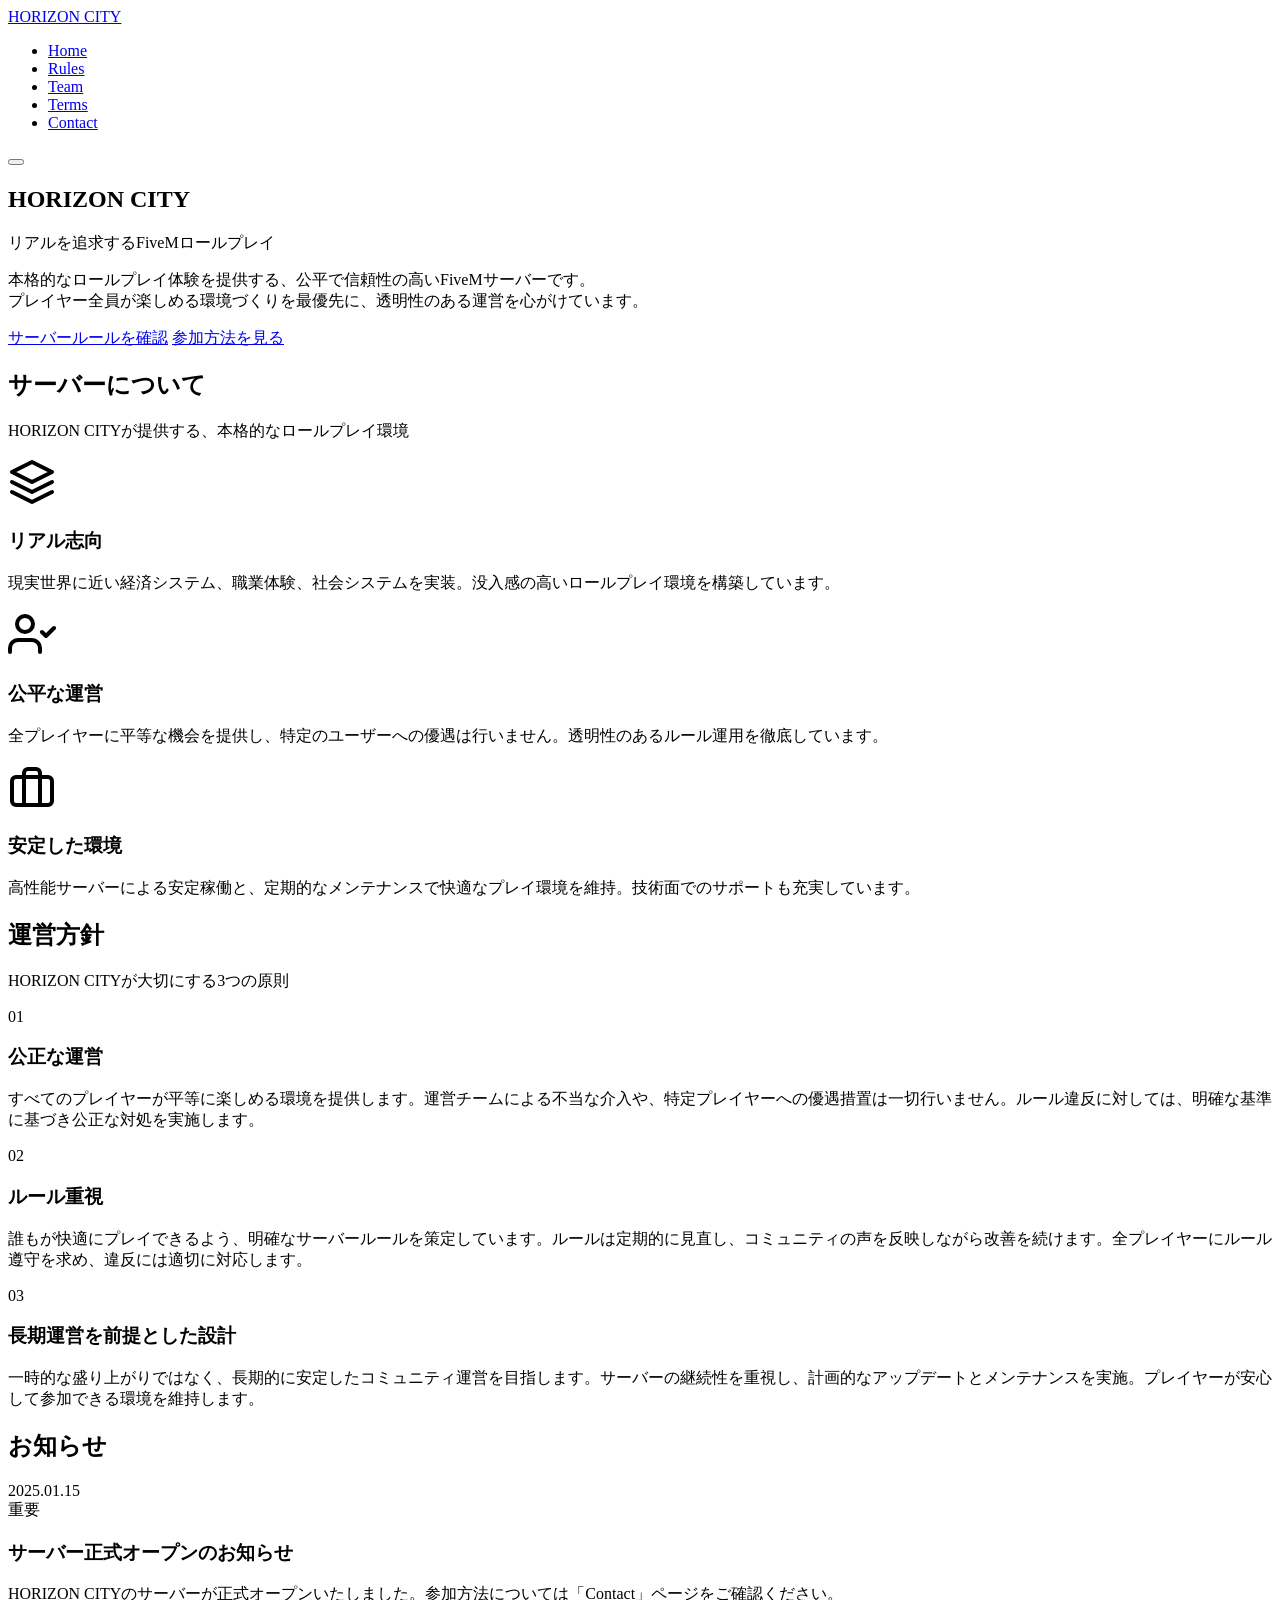
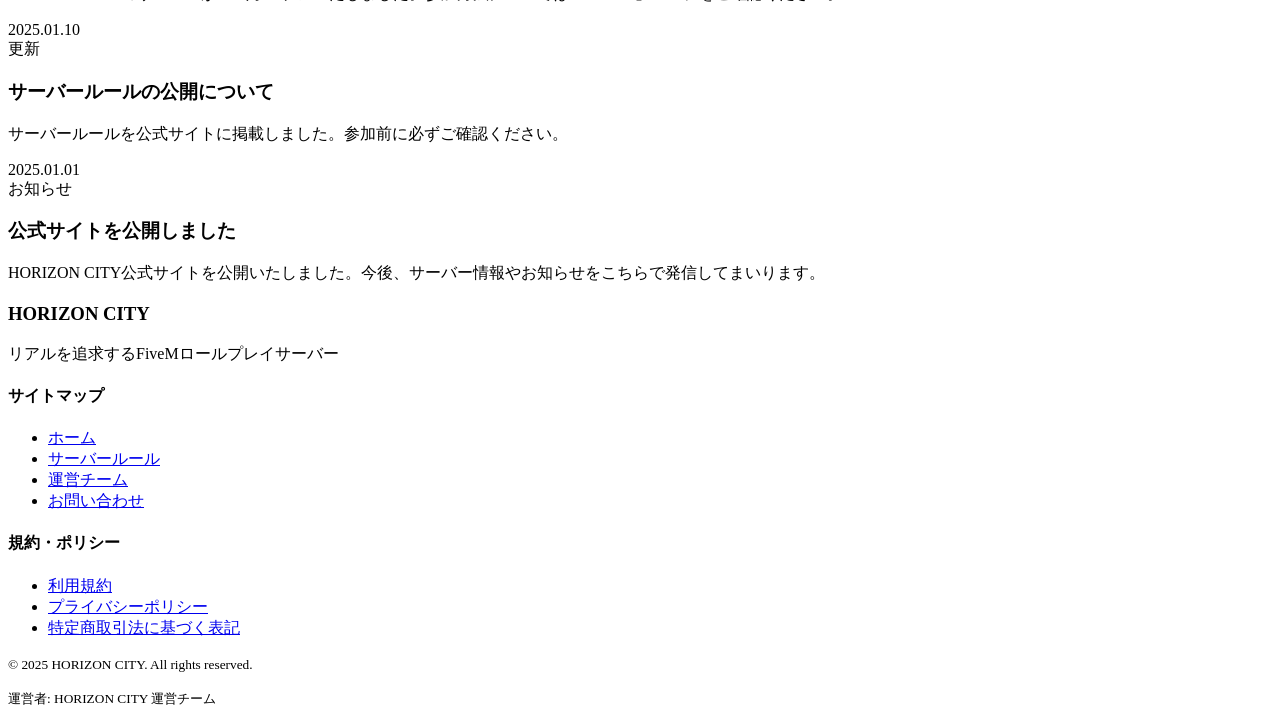
==== index.html @ 799094d1 "Add files via upload" ====
<!DOCTYPE html>
<html lang="ja">
<head>
    <meta charset="UTF-8">
    <meta name="viewport" content="width=device-width, initial-scale=1.0">
    <meta name="description" content="HORIZON CITY - リアルを追求するFiveMロールプレイサーバー。公平で安定した運営環境で、本格的なロールプレイ体験を提供します。">
    <meta name="keywords" content="FiveM,ロールプレイ,RP,GTA5,HORIZON CITY,サーバー">
    <title>HORIZON CITY - リアルを追求するFiveMロールプレイサーバー</title>
    <link rel="stylesheet" href="assets/css/normalize.css">
    <link rel="stylesheet" href="assets/css/style.css">
    <link rel="icon" href="assets/images/favicon.ico">
</head>
<body>
    <!-- ヘッダー -->
    <header class="header">
        <div class="container">
            <div class="header-inner">
                <div class="logo">
                    <a href="index.html">HORIZON CITY</a>
                </div>
                <nav class="nav">
                    <ul class="nav-list">
                        <li class="nav-item"><a href="index.html" class="nav-link active">Home</a></li>
                        <li class="nav-item"><a href="rules.html" class="nav-link">Rules</a></li>
                        <li class="nav-item"><a href="team.html" class="nav-link">Team</a></li>
                        <li class="nav-item"><a href="terms.html" class="nav-link">Terms</a></li>
                        <li class="nav-item"><a href="contact.html" class="nav-link">Contact</a></li>
                    </ul>
                </nav>
                <button class="menu-toggle" aria-label="メニュー">
                    <span></span>
                    <span></span>
                    <span></span>
                </button>
            </div>
        </div>
    </header>

    <!-- メインコンテンツ -->
    <main>
        <!-- ヒーローセクション -->
        <section class="hero">
            <div class="hero-overlay"></div>
            <div class="container">
                <div class="hero-content">
                    <h1 class="hero-title">HORIZON CITY</h1>
                    <p class="hero-subtitle">リアルを追求するFiveMロールプレイ</p>
                    <p class="hero-description">
                        本格的なロールプレイ体験を提供する、公平で信頼性の高いFiveMサーバーです。<br>
                        プレイヤー全員が楽しめる環境づくりを最優先に、透明性のある運営を心がけています。
                    </p>
                    <div class="hero-buttons">
                        <a href="rules.html" class="btn btn-primary">サーバールールを確認</a>
                        <a href="contact.html" class="btn btn-secondary">参加方法を見る</a>
                    </div>
                </div>
            </div>
        </section>

        <!-- サーバー紹介セクション -->
        <section class="about">
            <div class="container">
                <h2 class="section-title">サーバーについて</h2>
                <p class="section-lead">HORIZON CITYが提供する、本格的なロールプレイ環境</p>
                <div class="about-grid">
                    <div class="about-card">
                        <div class="about-icon">
                            <svg xmlns="http://www.w3.org/2000/svg" width="48" height="48" viewBox="0 0 24 24" fill="none" stroke="currentColor" stroke-width="2" stroke-linecap="round" stroke-linejoin="round">
                                <path d="M12 2L2 7l10 5 10-5-10-5z"></path>
                                <path d="M2 17l10 5 10-5"></path>
                                <path d="M2 12l10 5 10-5"></path>
                            </svg>
                        </div>
                        <h3 class="about-card-title">リアル志向</h3>
                        <p class="about-card-text">
                            現実世界に近い経済システム、職業体験、社会システムを実装。没入感の高いロールプレイ環境を構築しています。
                        </p>
                    </div>
                    <div class="about-card">
                        <div class="about-icon">
                            <svg xmlns="http://www.w3.org/2000/svg" width="48" height="48" viewBox="0 0 24 24" fill="none" stroke="currentColor" stroke-width="2" stroke-linecap="round" stroke-linejoin="round">
                                <path d="M16 21v-2a4 4 0 0 0-4-4H5a4 4 0 0 0-4 4v2"></path>
                                <circle cx="8.5" cy="7" r="4"></circle>
                                <polyline points="17 11 19 13 23 9"></polyline>
                            </svg>
                        </div>
                        <h3 class="about-card-title">公平な運営</h3>
                        <p class="about-card-text">
                            全プレイヤーに平等な機会を提供し、特定のユーザーへの優遇は行いません。透明性のあるルール運用を徹底しています。
                        </p>
                    </div>
                    <div class="about-card">
                        <div class="about-icon">
                            <svg xmlns="http://www.w3.org/2000/svg" width="48" height="48" viewBox="0 0 24 24" fill="none" stroke="currentColor" stroke-width="2" stroke-linecap="round" stroke-linejoin="round">
                                <rect x="2" y="7" width="20" height="14" rx="2" ry="2"></rect>
                                <path d="M16 21V5a2 2 0 0 0-2-2h-4a2 2 0 0 0-2 2v16"></path>
                            </svg>
                        </div>
                        <h3 class="about-card-title">安定した環境</h3>
                        <p class="about-card-text">
                            高性能サーバーによる安定稼働と、定期的なメンテナンスで快適なプレイ環境を維持。技術面でのサポートも充実しています。
                        </p>
                    </div>
                </div>
            </div>
        </section>

        <!-- 運営方針セクション -->
        <section class="policy">
            <div class="container">
                <h2 class="section-title">運営方針</h2>
                <p class="section-lead">HORIZON CITYが大切にする3つの原則</p>
                <div class="policy-list">
                    <div class="policy-item">
                        <div class="policy-number">01</div>
                        <div class="policy-content">
                            <h3 class="policy-title">公正な運営</h3>
                            <p class="policy-text">
                                すべてのプレイヤーが平等に楽しめる環境を提供します。運営チームによる不当な介入や、特定プレイヤーへの優遇措置は一切行いません。ルール違反に対しては、明確な基準に基づき公正な対処を実施します。
                            </p>
                        </div>
                    </div>
                    <div class="policy-item">
                        <div class="policy-number">02</div>
                        <div class="policy-content">
                            <h3 class="policy-title">ルール重視</h3>
                            <p class="policy-text">
                                誰もが快適にプレイできるよう、明確なサーバールールを策定しています。ルールは定期的に見直し、コミュニティの声を反映しながら改善を続けます。全プレイヤーにルール遵守を求め、違反には適切に対応します。
                            </p>
                        </div>
                    </div>
                    <div class="policy-item">
                        <div class="policy-number">03</div>
                        <div class="policy-content">
                            <h3 class="policy-title">長期運営を前提とした設計</h3>
                            <p class="policy-text">
                                一時的な盛り上がりではなく、長期的に安定したコミュニティ運営を目指します。サーバーの継続性を重視し、計画的なアップデートとメンテナンスを実施。プレイヤーが安心して参加できる環境を維持します。
                            </p>
                        </div>
                    </div>
                </div>
            </div>
        </section>

        <!-- お知らせセクション -->
        <section class="news">
            <div class="container">
                <h2 class="section-title">お知らせ</h2>
                <div class="news-list">
                    <article class="news-item">
                        <time class="news-date" datetime="2025-01-15">2025.01.15</time>
                        <div class="news-content">
                            <span class="news-category">重要</span>
                            <h3 class="news-title">サーバー正式オープンのお知らせ</h3>
                            <p class="news-text">HORIZON CITYのサーバーが正式オープンいたしました。参加方法については「Contact」ページをご確認ください。</p>
                        </div>
                    </article>
                    <article class="news-item">
                        <time class="news-date" datetime="2025-01-10">2025.01.10</time>
                        <div class="news-content">
                            <span class="news-category">更新</span>
                            <h3 class="news-title">サーバールールの公開について</h3>
                            <p class="news-text">サーバールールを公式サイトに掲載しました。参加前に必ずご確認ください。</p>
                        </div>
                    </article>
                    <article class="news-item">
                        <time class="news-date" datetime="2025-01-01">2025.01.01</time>
                        <div class="news-content">
                            <span class="news-category">お知らせ</span>
                            <h3 class="news-title">公式サイトを公開しました</h3>
                            <p class="news-text">HORIZON CITY公式サイトを公開いたしました。今後、サーバー情報やお知らせをこちらで発信してまいります。</p>
                        </div>
                    </article>
                </div>
            </div>
        </section>
    </main>

    <!-- フッター -->
    <footer class="footer">
        <div class="container">
            <div class="footer-content">
                <div class="footer-info">
                    <h3 class="footer-logo">HORIZON CITY</h3>
                    <p class="footer-description">リアルを追求するFiveMロールプレイサーバー</p>
                </div>
                <nav class="footer-nav">
                    <h4 class="footer-nav-title">サイトマップ</h4>
                    <ul class="footer-nav-list">
                        <li><a href="index.html">ホーム</a></li>
                        <li><a href="rules.html">サーバールール</a></li>
                        <li><a href="team.html">運営チーム</a></li>
                        <li><a href="contact.html">お問い合わせ</a></li>
                    </ul>
                </nav>
                <nav class="footer-nav">
                    <h4 class="footer-nav-title">規約・ポリシー</h4>
                    <ul class="footer-nav-list">
                        <li><a href="terms.html">利用規約</a></li>
                        <li><a href="privacy.html">プライバシーポリシー</a></li>
                        <li><a href="law.html">特定商取引法に基づく表記</a></li>
                    </ul>
                </nav>
            </div>
            <div class="footer-bottom">
                <p class="footer-copyright">
                    <small>&copy; 2025 HORIZON CITY. All rights reserved.</small>
                </p>
                <p class="footer-operator">
                    <small>運営者: HORIZON CITY 運営チーム</small>
                </p>
            </div>
        </div>
    </footer>

    <script src="assets/js/menu.js"></script>
    <script src="assets/js/main.js"></script>
</body>
</html>
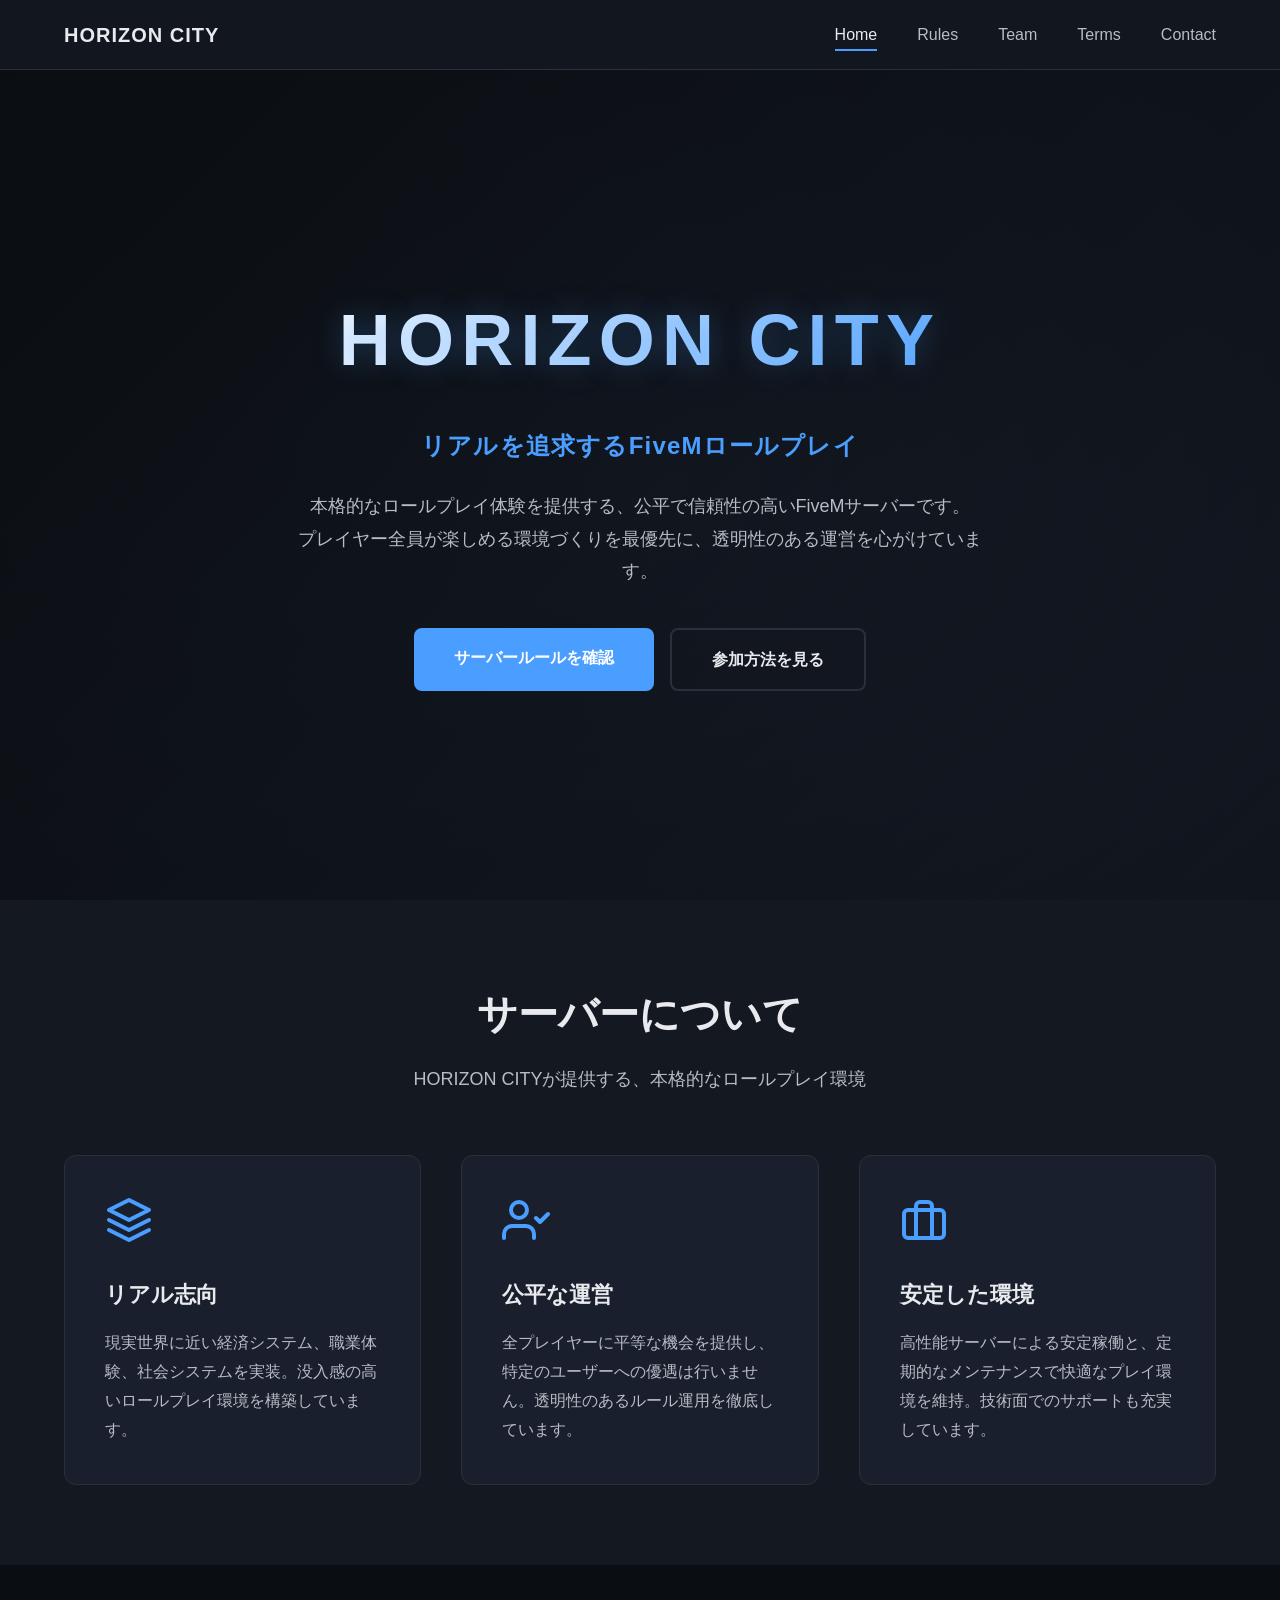
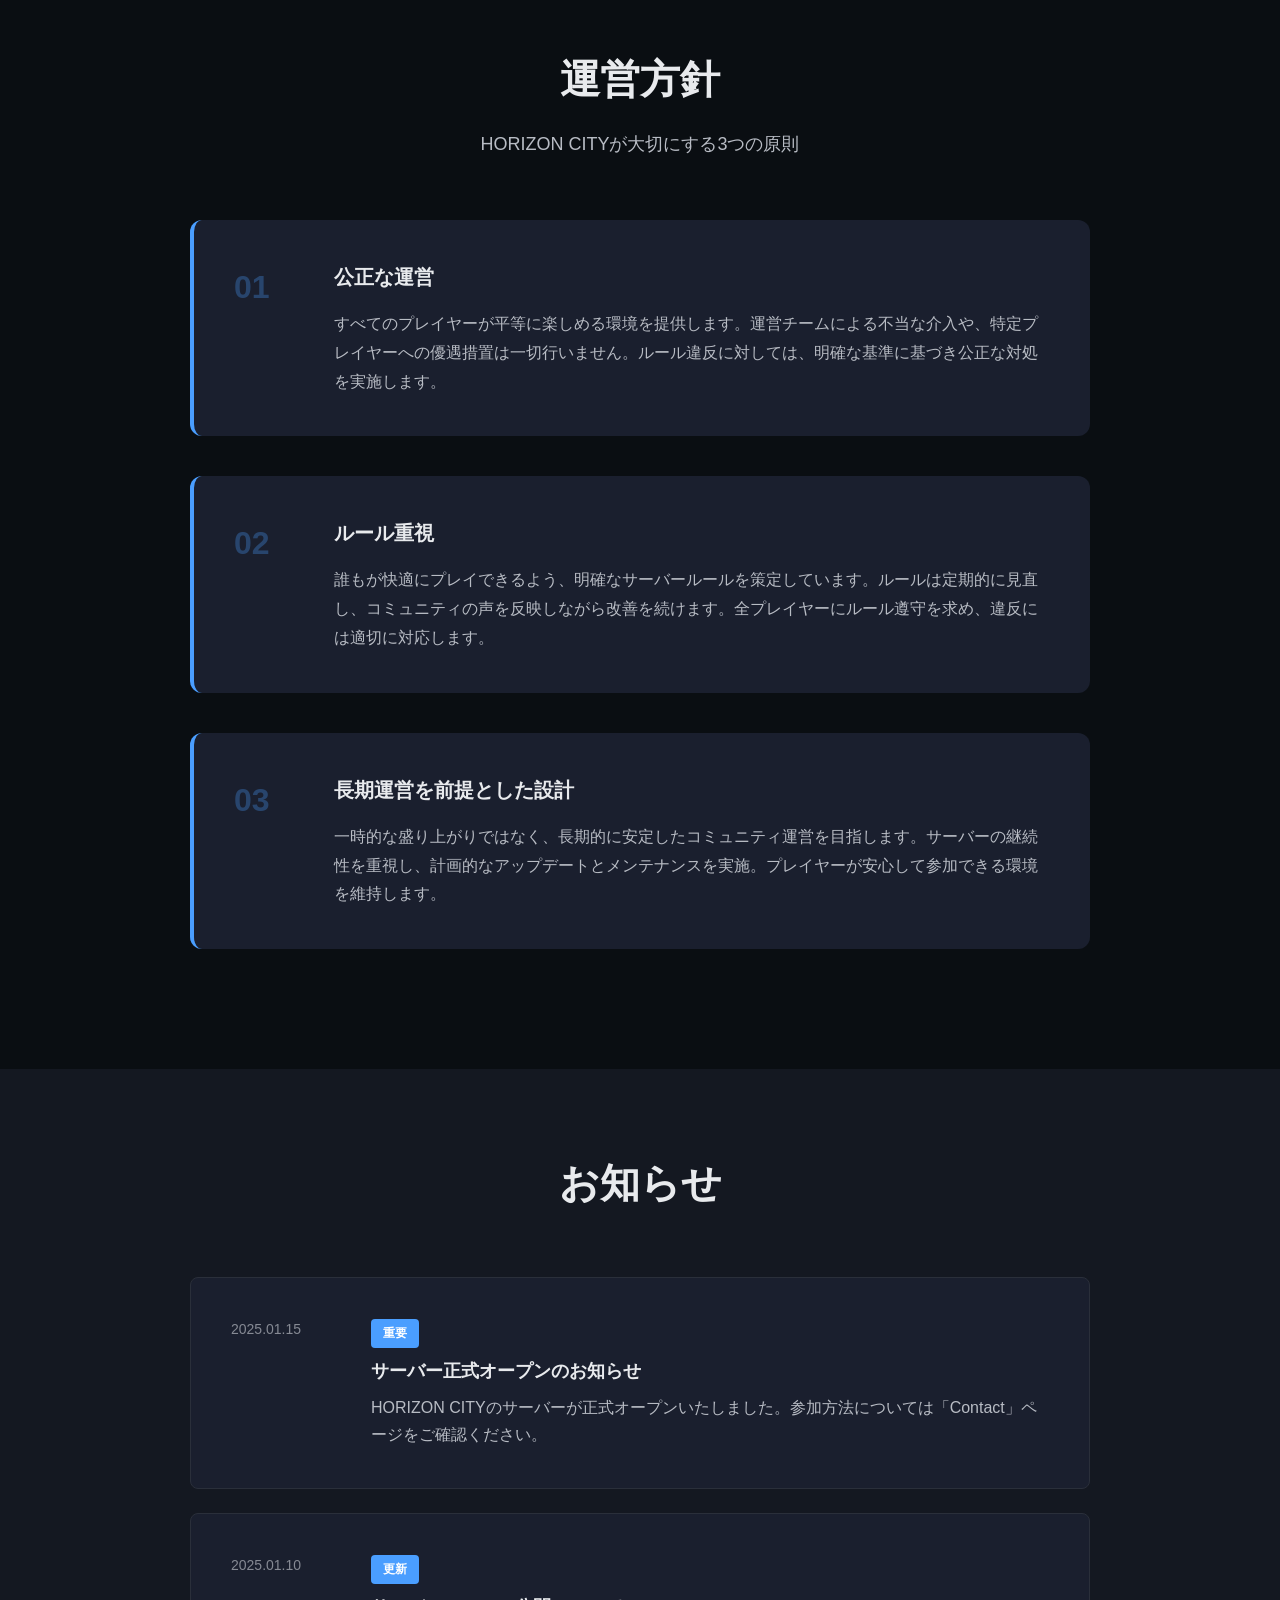
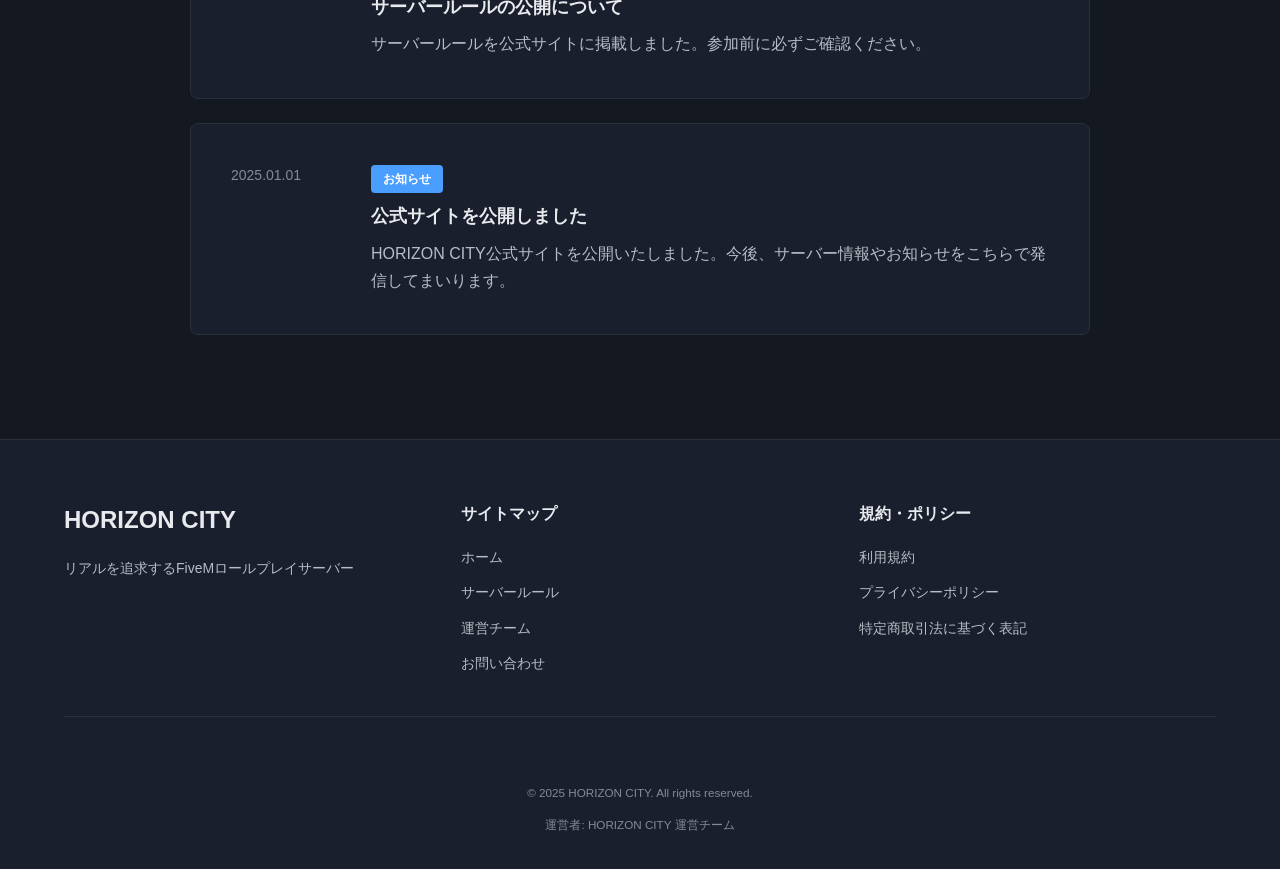
==== commit 69e379d6: "Add files via upload" ====
--- a/index.html
+++ b/index.html
@@ -7,7 +7,7 @@
     <meta name="keywords" content="FiveM,ロールプレイ,RP,GTA5,HORIZON CITY,サーバー">
     <title>HORIZON CITY - リアルを追求するFiveMロールプレイサーバー</title>
     <link rel="stylesheet" href="assets/css/normalize.css">
-    <link rel="stylesheet" href="assets/css/style.css">
+    <link rel="stylesheet" href="style.css">
     <link rel="icon" href="assets/images/favicon.ico">
 </head>
 <body>
--- a/style.css
+++ b/style.css
@@ -0,0 +1,3963 @@
+@charset "UTF-8";
+
+/* ========================================
+   CSS Variables (カスタムプロパティ)
+   ======================================== */
+:root {
+    /* カラーパレット */
+    --color-bg-primary: #0a0e12;
+    --color-bg-secondary: #141821;
+    --color-bg-tertiary: #1a1f2e;
+    --color-text-primary: #e8eaed;
+    --color-text-secondary: #b8bcc4;
+    --color-text-tertiary: #868a94;
+    --color-accent-primary: #4a9eff;
+    --color-accent-secondary: #3d8ce7;
+    --color-accent-tertiary: #2c6cb8;
+    --color-border: #2a2f3a;
+    --color-overlay: rgba(10, 14, 18, 0.85);
+    
+    /* フォント */
+    --font-family-base: -apple-system, BlinkMacSystemFont, "Segoe UI", "Noto Sans JP", "Hiragino Sans", "Hiragino Kaku Gothic ProN", Meiryo, sans-serif;
+    --font-size-base: 16px;
+    --font-size-small: 14px;
+    --font-size-large: 18px;
+    --line-height-base: 1.7;
+    
+    /* スペーシング */
+    --spacing-xs: 8px;
+    --spacing-sm: 16px;
+    --spacing-md: 24px;
+    --spacing-lg: 40px;
+    --spacing-xl: 60px;
+    --spacing-xxl: 80px;
+    
+    /* ボーダー */
+    --border-radius-sm: 4px;
+    --border-radius-md: 8px;
+    --border-radius-lg: 12px;
+    
+    /* トランジション */
+    --transition-base: all 0.3s ease;
+    
+    /* レイアウト */
+    --container-max-width: 1200px;
+    --header-height: 70px;
+}
+
+/* ========================================
+   リセット & ベーススタイル
+   ======================================== */
+* {
+    margin: 0;
+    padding: 0;
+    box-sizing: border-box;
+}
+
+html {
+    font-size: var(--font-size-base);
+    scroll-behavior: smooth;
+}
+
+body {
+    font-family: var(--font-family-base);
+    line-height: var(--line-height-base);
+    color: var(--color-text-primary);
+    background-color: var(--color-bg-primary);
+    overflow-x: hidden;
+}
+
+img {
+    max-width: 100%;
+    height: auto;
+    display: block;
+}
+
+a {
+    color: var(--color-accent-primary);
+    text-decoration: none;
+    transition: var(--transition-base);
+}
+
+a:hover {
+    color: var(--color-accent-secondary);
+}
+
+ul {
+    list-style: none;
+}
+
+/* ========================================
+   コンテナ
+   ======================================== */
+.container {
+    max-width: var(--container-max-width);
+    margin: 0 auto;
+    padding: 0 var(--spacing-md);
+}
+
+/* ========================================
+   ヘッダー
+   ======================================== */
+.header {
+    position: fixed;
+    top: 0;
+    left: 0;
+    width: 100%;
+    height: var(--header-height);
+    background-color: rgba(20, 24, 33, 0.95);
+    backdrop-filter: blur(10px);
+    border-bottom: 1px solid var(--color-border);
+    z-index: 1000;
+}
+
+.header-inner {
+    display: flex;
+    align-items: center;
+    justify-content: space-between;
+    height: var(--header-height);
+}
+
+.logo a {
+    font-size: 20px;
+    font-weight: 700;
+    color: var(--color-text-primary);
+    letter-spacing: 0.05em;
+    transition: var(--transition-base);
+}
+
+.logo a:hover {
+    color: var(--color-accent-primary);
+}
+
+.nav-list {
+    display: flex;
+    gap: var(--spacing-lg);
+}
+
+.nav-link {
+    position: relative;
+    font-size: var(--font-size-base);
+    font-weight: 500;
+    color: var(--color-text-secondary);
+    padding: var(--spacing-xs) 0;
+    transition: var(--transition-base);
+}
+
+.nav-link::after {
+    content: '';
+    position: absolute;
+    bottom: 0;
+    left: 0;
+    width: 0;
+    height: 2px;
+    background-color: var(--color-accent-primary);
+    transition: width 0.3s ease;
+}
+
+.nav-link:hover,
+.nav-link.active {
+    color: var(--color-text-primary);
+}
+
+.nav-link:hover::after,
+.nav-link.active::after {
+    width: 100%;
+}
+
+/* ハンバーガーメニュー */
+.menu-toggle {
+    display: none;
+    flex-direction: column;
+    gap: 5px;
+    background: none;
+    border: none;
+    cursor: pointer;
+    padding: var(--spacing-xs);
+}
+
+.menu-toggle span {
+    display: block;
+    width: 25px;
+    height: 2px;
+    background-color: var(--color-text-primary);
+    transition: var(--transition-base);
+}
+
+/* ========================================
+   メインコンテンツ
+   ======================================== */
+main {
+    padding-top: var(--header-height);
+}
+
+/* ========================================
+   ヒーローセクション
+   ======================================== */
+.hero {
+    position: relative;
+    min-height: calc(100vh - var(--header-height));
+    display: flex;
+    align-items: center;
+    justify-content: center;
+    background: linear-gradient(135deg, #0a0e12 0%, #1a1f2e 100%);
+    background-image: 
+        linear-gradient(135deg, rgba(10, 14, 18, 0.9) 0%, rgba(26, 31, 46, 0.85) 100%),
+        url('../images/hero/hero-bg.jpg');
+    background-size: cover;
+    background-position: center;
+    background-attachment: fixed;
+    overflow: hidden;
+}
+
+.hero-overlay {
+    position: absolute;
+    top: 0;
+    left: 0;
+    width: 100%;
+    height: 100%;
+    background: radial-gradient(ellipse at center, transparent 0%, rgba(10, 14, 18, 0.5) 100%);
+}
+
+.hero-content {
+    position: relative;
+    z-index: 1;
+    text-align: center;
+    padding: var(--spacing-xl) 0;
+}
+
+.hero-title {
+    font-size: clamp(40px, 8vw, 72px);
+    font-weight: 900;
+    letter-spacing: 0.1em;
+    margin-bottom: var(--spacing-md);
+    background: linear-gradient(135deg, #ffffff 0%, #4a9eff 100%);
+    -webkit-background-clip: text;
+    background-clip: text;
+    -webkit-text-fill-color: transparent;
+    text-shadow: 0 0 30px rgba(74, 158, 255, 0.3);
+}
+
+.hero-subtitle {
+    font-size: clamp(18px, 3vw, 24px);
+    font-weight: 600;
+    color: var(--color-accent-primary);
+    margin-bottom: var(--spacing-md);
+    letter-spacing: 0.05em;
+}
+
+.hero-description {
+    font-size: var(--font-size-large);
+    color: var(--color-text-secondary);
+    max-width: 700px;
+    margin: 0 auto var(--spacing-lg);
+    line-height: 1.8;
+}
+
+.hero-buttons {
+    display: flex;
+    gap: var(--spacing-sm);
+    justify-content: center;
+    flex-wrap: wrap;
+}
+
+/* ========================================
+   セクション共通
+   ======================================== */
+section {
+    padding: var(--spacing-xxl) 0;
+}
+
+.section-title {
+    font-size: clamp(28px, 5vw, 40px);
+    font-weight: 700;
+    text-align: center;
+    margin-bottom: var(--spacing-sm);
+    color: var(--color-text-primary);
+}
+
+.section-lead {
+    font-size: var(--font-size-large);
+    color: var(--color-text-secondary);
+    text-align: center;
+    margin-bottom: var(--spacing-xl);
+}
+
+/* ========================================
+   ボタン
+   ======================================== */
+.btn {
+    display: inline-block;
+    padding: var(--spacing-sm) var(--spacing-lg);
+    font-size: var(--font-size-base);
+    font-weight: 600;
+    text-align: center;
+    border-radius: var(--border-radius-md);
+    cursor: pointer;
+    transition: var(--transition-base);
+    border: none;
+    text-decoration: none;
+}
+
+.btn-primary {
+    background-color: var(--color-accent-primary);
+    color: #ffffff;
+}
+
+.btn-primary:hover {
+    background-color: var(--color-accent-secondary);
+    transform: translateY(-2px);
+    box-shadow: 0 10px 30px rgba(74, 158, 255, 0.3);
+}
+
+.btn-secondary {
+    background-color: transparent;
+    color: var(--color-text-primary);
+    border: 2px solid var(--color-border);
+}
+
+.btn-secondary:hover {
+    background-color: var(--color-bg-tertiary);
+    border-color: var(--color-accent-primary);
+    color: var(--color-accent-primary);
+}
+
+/* ========================================
+   サーバー紹介セクション
+   ======================================== */
+.about {
+    background-color: var(--color-bg-secondary);
+}
+
+.about-grid {
+    display: grid;
+    grid-template-columns: repeat(auto-fit, minmax(280px, 1fr));
+    gap: var(--spacing-lg);
+    margin-top: var(--spacing-xl);
+}
+
+.about-card {
+    background-color: var(--color-bg-tertiary);
+    padding: var(--spacing-lg);
+    border-radius: var(--border-radius-lg);
+    border: 1px solid var(--color-border);
+    transition: var(--transition-base);
+}
+
+.about-card:hover {
+    transform: translateY(-5px);
+    border-color: var(--color-accent-primary);
+    box-shadow: 0 10px 40px rgba(74, 158, 255, 0.15);
+}
+
+.about-icon {
+    color: var(--color-accent-primary);
+    margin-bottom: var(--spacing-md);
+}
+
+.about-card-title {
+    font-size: 22px;
+    font-weight: 700;
+    margin-bottom: var(--spacing-sm);
+    color: var(--color-text-primary);
+}
+
+.about-card-text {
+    font-size: var(--font-size-base);
+    color: var(--color-text-secondary);
+    line-height: 1.8;
+}
+
+/* ========================================
+   運営方針セクション
+   ======================================== */
+.policy {
+    background-color: var(--color-bg-primary);
+}
+
+.policy-list {
+    max-width: 900px;
+    margin: var(--spacing-xl) auto 0;
+}
+
+.policy-item {
+    display: flex;
+    gap: var(--spacing-lg);
+    padding: var(--spacing-lg);
+    margin-bottom: var(--spacing-lg);
+    background-color: var(--color-bg-tertiary);
+    border-radius: var(--border-radius-lg);
+    border-left: 4px solid var(--color-accent-primary);
+    transition: var(--transition-base);
+}
+
+.policy-item:hover {
+    background-color: var(--color-bg-secondary);
+    transform: translateX(5px);
+}
+
+.policy-number {
+    font-size: 32px;
+    font-weight: 900;
+    color: var(--color-accent-primary);
+    min-width: 60px;
+    opacity: 0.3;
+}
+
+.policy-content {
+    flex: 1;
+}
+
+.policy-title {
+    font-size: 20px;
+    font-weight: 700;
+    margin-bottom: var(--spacing-sm);
+    color: var(--color-text-primary);
+}
+
+.policy-text {
+    font-size: var(--font-size-base);
+    color: var(--color-text-secondary);
+    line-height: 1.8;
+}
+
+/* ========================================
+   お知らせセクション
+   ======================================== */
+.news {
+    background-color: var(--color-bg-secondary);
+}
+
+.news-list {
+    max-width: 900px;
+    margin: var(--spacing-xl) auto 0;
+}
+
+.news-item {
+    display: flex;
+    gap: var(--spacing-lg);
+    padding: var(--spacing-lg);
+    margin-bottom: var(--spacing-md);
+    background-color: var(--color-bg-tertiary);
+    border-radius: var(--border-radius-md);
+    border: 1px solid var(--color-border);
+    transition: var(--transition-base);
+}
+
+.news-item:hover {
+    border-color: var(--color-accent-primary);
+    transform: translateX(5px);
+}
+
+.news-date {
+    font-size: var(--font-size-small);
+    color: var(--color-text-tertiary);
+    min-width: 100px;
+    font-weight: 500;
+}
+
+.news-content {
+    flex: 1;
+}
+
+.news-category {
+    display: inline-block;
+    padding: 4px 12px;
+    font-size: 12px;
+    font-weight: 600;
+    background-color: var(--color-accent-primary);
+    color: #ffffff;
+    border-radius: var(--border-radius-sm);
+    margin-bottom: var(--spacing-xs);
+}
+
+.news-title {
+    font-size: 18px;
+    font-weight: 600;
+    margin-bottom: var(--spacing-xs);
+    color: var(--color-text-primary);
+}
+
+.news-text {
+    font-size: var(--font-size-base);
+    color: var(--color-text-secondary);
+    line-height: 1.7;
+}
+
+/* ========================================
+   フッター
+   ======================================== */
+.footer {
+    background-color: var(--color-bg-tertiary);
+    border-top: 1px solid var(--color-border);
+    padding: var(--spacing-xl) 0 var(--spacing-md);
+}
+
+.footer-content {
+    display: grid;
+    grid-template-columns: repeat(auto-fit, minmax(250px, 1fr));
+    gap: var(--spacing-lg);
+    margin-bottom: var(--spacing-lg);
+    padding-bottom: var(--spacing-lg);
+    border-bottom: 1px solid var(--color-border);
+}
+
+.footer-info {
+    max-width: 350px;
+}
+
+.footer-logo {
+    font-size: 24px;
+    font-weight: 700;
+    margin-bottom: var(--spacing-sm);
+    color: var(--color-text-primary);
+}
+
+.footer-description {
+    font-size: var(--font-size-small);
+    color: var(--color-text-secondary);
+    line-height: 1.6;
+}
+
+.footer-nav-title {
+    font-size: 16px;
+    font-weight: 600;
+    margin-bottom: var(--spacing-sm);
+    color: var(--color-text-primary);
+}
+
+.footer-nav-list {
+    display: flex;
+    flex-direction: column;
+    gap: var(--spacing-xs);
+}
+
+.footer-nav-list a {
+    font-size: var(--font-size-small);
+    color: var(--color-text-secondary);
+    transition: var(--transition-base);
+}
+
+.footer-nav-list a:hover {
+    color: var(--color-accent-primary);
+    padding-left: 5px;
+}
+
+.footer-bottom {
+    text-align: center;
+    padding-top: var(--spacing-md);
+}
+
+.footer-copyright,
+.footer-operator {
+    font-size: var(--font-size-small);
+    color: var(--color-text-tertiary);
+    margin-bottom: var(--spacing-xs);
+}
+
+/* ========================================
+   レスポンシブ対応（タブレット）
+   ======================================== */
+@media screen and (max-width: 1024px) {
+    :root {
+        --spacing-xl: 50px;
+        --spacing-xxl: 60px;
+    }
+    
+    .about-grid {
+        grid-template-columns: repeat(auto-fit, minmax(250px, 1fr));
+    }
+}
+
+/* ========================================
+   レスポンシブ対応（スマートフォン）
+   ======================================== */
+@media screen and (max-width: 768px) {
+    :root {
+        --font-size-base: 15px;
+        --spacing-md: 20px;
+        --spacing-lg: 30px;
+        --spacing-xl: 40px;
+        --spacing-xxl: 50px;
+        --header-height: 60px;
+    }
+    
+    .container {
+        padding: 0 var(--spacing-sm);
+    }
+    
+    /* ヘッダー */
+    .nav {
+        position: fixed;
+        top: var(--header-height);
+        left: -100%;
+        width: 100%;
+        height: calc(100vh - var(--header-height));
+        background-color: var(--color-bg-secondary);
+        transition: left 0.3s ease;
+        overflow-y: auto;
+    }
+    
+    .nav.active {
+        left: 0;
+    }
+    
+    .nav-list {
+        flex-direction: column;
+        gap: 0;
+        padding: var(--spacing-md);
+    }
+    
+    .nav-item {
+        border-bottom: 1px solid var(--color-border);
+    }
+    
+    .nav-link {
+        display: block;
+        padding: var(--spacing-sm) 0;
+    }
+    
+    .menu-toggle {
+        display: flex;
+    }
+    
+    /* ヒーロー */
+    .hero {
+        min-height: calc(100vh - var(--header-height));
+        background-attachment: scroll;
+    }
+    
+    .hero-content {
+        padding: var(--spacing-lg) 0;
+    }
+    
+    .hero-description {
+        font-size: var(--font-size-base);
+    }
+    
+    .hero-buttons {
+        flex-direction: column;
+        align-items: stretch;
+    }
+    
+    .btn {
+        width: 100%;
+    }
+    
+    /* セクション */
+    section {
+        padding: var(--spacing-xl) 0;
+    }
+    
+    /* About */
+    .about-grid {
+        grid-template-columns: 1fr;
+    }
+    
+    /* Policy */
+    .policy-item {
+        flex-direction: column;
+        gap: var(--spacing-sm);
+    }
+    
+    .policy-number {
+        font-size: 24px;
+    }
+    
+    /* News */
+    .news-item {
+        flex-direction: column;
+        gap: var(--spacing-sm);
+    }
+    
+    .news-date {
+        min-width: auto;
+    }
+    
+    /* Footer */
+    .footer-content {
+        grid-template-columns: 1fr;
+    }
+}
+
+/* ========================================
+   アクセシビリティ
+   ======================================== */
+@media (prefers-reduced-motion: reduce) {
+    * {
+        animation-duration: 0.01ms !important;
+        animation-iteration-count: 1 !important;
+        transition-duration: 0.01ms !important;
+    }
+}
+
+/* フォーカス表示 */
+a:focus,
+button:focus {
+    outline: 2px solid var(--color-accent-primary);
+    outline-offset: 2px;
+}
+
+/* ========================================
+   ユーティリティクラス
+   ======================================== */
+.text-center {
+    text-align: center;
+}
+
+.mt-small {
+    margin-top: var(--spacing-sm);
+}
+
+.mt-medium {
+    margin-top: var(--spacing-md);
+}
+
+.mt-large {
+    margin-top: var(--spacing-lg);
+}
+
+.mb-small {
+    margin-bottom: var(--spacing-sm);
+}
+
+.mb-medium {
+    margin-bottom: var(--spacing-md);
+}
+
+.mb-large {
+    margin-bottom: var(--spacing-lg);
+}
+
+/* ========================================
+   ドキュメントページ専用スタイル
+   ======================================== */
+
+/* ドキュメントページ全体 */
+.document-page {
+    background-color: var(--color-bg-secondary);
+    min-height: calc(100vh - var(--header-height));
+}
+
+/* ドキュメントヘッダー */
+.document-header {
+    text-align: center;
+    padding: var(--spacing-xl) 0 var(--spacing-lg);
+    border-bottom: 1px solid var(--color-border);
+    margin-bottom: var(--spacing-xl);
+}
+
+.document-title {
+    font-size: clamp(32px, 6vw, 48px);
+    font-weight: 700;
+    color: var(--color-text-primary);
+    margin-bottom: var(--spacing-sm);
+}
+
+.document-updated {
+    font-size: var(--font-size-small);
+    color: var(--color-text-tertiary);
+    font-weight: 500;
+}
+
+/* ドキュメントコンテンツ */
+.document-content {
+    max-width: 900px;
+    margin: 0 auto;
+    background-color: var(--color-bg-tertiary);
+    padding: var(--spacing-xl);
+    border-radius: var(--border-radius-lg);
+    border: 1px solid var(--color-border);
+}
+
+/* セクション */
+.document-section {
+    margin-bottom: var(--spacing-xl);
+    padding-bottom: var(--spacing-xl);
+    border-bottom: 1px solid var(--color-border);
+}
+
+.document-section:last-child {
+    border-bottom: none;
+    margin-bottom: 0;
+    padding-bottom: 0;
+}
+
+.document-section-title {
+    font-size: clamp(22px, 4vw, 28px);
+    font-weight: 700;
+    color: var(--color-text-primary);
+    margin-bottom: var(--spacing-md);
+    padding-left: var(--spacing-sm);
+    border-left: 4px solid var(--color-accent-primary);
+}
+
+.document-subsection-title {
+    font-size: clamp(18px, 3vw, 22px);
+    font-weight: 600;
+    color: var(--color-text-primary);
+    margin-top: var(--spacing-lg);
+    margin-bottom: var(--spacing-sm);
+}
+
+/* テキスト */
+.document-text {
+    font-size: var(--font-size-base);
+    color: var(--color-text-secondary);
+    line-height: 1.9;
+    margin-bottom: var(--spacing-md);
+}
+
+.document-text:last-child {
+    margin-bottom: 0;
+}
+
+.document-text a {
+    color: var(--color-accent-primary);
+    text-decoration: underline;
+    font-weight: 500;
+}
+
+.document-text a:hover {
+    color: var(--color-accent-secondary);
+}
+
+.document-text strong {
+    color: var(--color-text-primary);
+    font-weight: 600;
+}
+
+/* 定義リスト */
+.document-definition {
+    margin: var(--spacing-md) 0;
+}
+
+.document-definition dt {
+    font-size: var(--font-size-base);
+    font-weight: 700;
+    color: var(--color-accent-primary);
+    margin-top: var(--spacing-md);
+    margin-bottom: var(--spacing-xs);
+    padding-left: var(--spacing-sm);
+    border-left: 3px solid var(--color-accent-primary);
+}
+
+.document-definition dt:first-child {
+    margin-top: 0;
+}
+
+.document-definition dd {
+    font-size: var(--font-size-base);
+    color: var(--color-text-secondary);
+    line-height: 1.8;
+    margin-left: var(--spacing-lg);
+    margin-bottom: var(--spacing-sm);
+}
+
+/* リスト */
+.document-list {
+    margin: var(--spacing-md) 0;
+    padding-left: var(--spacing-lg);
+}
+
+.document-list > li {
+    font-size: var(--font-size-base);
+    color: var(--color-text-secondary);
+    line-height: 1.8;
+    margin-bottom: var(--spacing-md);
+    position: relative;
+}
+
+.document-list > li::marker {
+    color: var(--color-accent-primary);
+    font-weight: 700;
+}
+
+.document-list > li strong {
+    color: var(--color-text-primary);
+    font-weight: 700;
+    display: block;
+    margin-bottom: var(--spacing-xs);
+}
+
+/* サブリスト */
+.document-sublist {
+    margin-top: var(--spacing-sm);
+    margin-left: var(--spacing-md);
+    list-style-type: disc;
+}
+
+.document-sublist li {
+    font-size: var(--font-size-base);
+    color: var(--color-text-secondary);
+    line-height: 1.8;
+    margin-bottom: var(--spacing-xs);
+}
+
+.document-sublist li::marker {
+    color: var(--color-accent-primary);
+}
+
+/* 順序なしリスト（箇条書き） */
+ul.document-list {
+    list-style-type: none;
+}
+
+ul.document-list > li::before {
+    content: '●';
+    color: var(--color-accent-primary);
+    font-size: 10px;
+    position: absolute;
+    left: -20px;
+    top: 8px;
+}
+
+/* 順序付きリスト（番号） */
+ol.document-list {
+    list-style-type: decimal;
+    counter-reset: item;
+}
+
+ol.document-list > li {
+    counter-increment: item;
+}
+
+/* ドキュメントフッター */
+.document-footer {
+    margin-top: var(--spacing-xl);
+    padding-top: var(--spacing-lg);
+    border-top: 1px solid var(--color-border);
+    text-align: right;
+}
+
+.document-footer .document-text {
+    font-size: var(--font-size-small);
+    color: var(--color-text-tertiary);
+    margin-bottom: var(--spacing-xs);
+}
+
+/* 注意書きボックス */
+.document-notice {
+    background-color: var(--color-bg-secondary);
+    border-left: 4px solid var(--color-accent-primary);
+    padding: var(--spacing-md);
+    margin: var(--spacing-md) 0;
+    border-radius: var(--border-radius-sm);
+}
+
+.document-notice .document-text {
+    margin-bottom: 0;
+    font-size: var(--font-size-small);
+}
+
+/* 警告ボックス */
+.document-warning {
+    background-color: rgba(255, 193, 7, 0.1);
+    border-left: 4px solid #ffc107;
+    padding: var(--spacing-md);
+    margin: var(--spacing-md) 0;
+    border-radius: var(--border-radius-sm);
+}
+
+.document-warning .document-text {
+    margin-bottom: 0;
+    color: #ffc107;
+    font-weight: 500;
+}
+
+/* テーブル（今後の拡張用） */
+.document-table {
+    width: 100%;
+    border-collapse: collapse;
+    margin: var(--spacing-md) 0;
+    font-size: var(--font-size-base);
+}
+
+.document-table th,
+.document-table td {
+    padding: var(--spacing-sm);
+    border: 1px solid var(--color-border);
+    text-align: left;
+}
+
+.document-table th {
+    background-color: var(--color-bg-secondary);
+    color: var(--color-text-primary);
+    font-weight: 600;
+}
+
+.document-table td {
+    color: var(--color-text-secondary);
+}
+
+.document-table tr:hover {
+    background-color: var(--color-bg-secondary);
+}
+
+/* ========================================
+   レスポンシブ対応（ドキュメントページ）
+   ======================================== */
+@media screen and (max-width: 768px) {
+    .document-content {
+        padding: var(--spacing-md);
+    }
+
+    .document-header {
+        padding: var(--spacing-lg) 0 var(--spacing-md);
+    }
+
+    .document-section {
+        margin-bottom: var(--spacing-lg);
+        padding-bottom: var(--spacing-lg);
+    }
+
+    .document-section-title {
+        padding-left: var(--spacing-xs);
+        border-left-width: 3px;
+    }
+
+    .document-list {
+        padding-left: var(--spacing-md);
+    }
+
+    ul.document-list > li::before {
+        left: -16px;
+    }
+
+    .document-definition dd {
+        margin-left: var(--spacing-md);
+    }
+
+    .document-sublist {
+        margin-left: var(--spacing-sm);
+    }
+
+    .document-table {
+        font-size: var(--font-size-small);
+        display: block;
+        overflow-x: auto;
+    }
+
+    .document-table th,
+    .document-table td {
+        padding: var(--spacing-xs);
+    }
+}
+
+/* ========================================
+   印刷用スタイル
+   ======================================== */
+@media print {
+    .header,
+    .footer,
+    .menu-toggle {
+        display: none;
+    }
+
+    .document-page {
+        background-color: white;
+    }
+
+    .document-content {
+        border: none;
+        box-shadow: none;
+        max-width: 100%;
+    }
+
+    .document-section-title {
+        color: black;
+        border-left-color: black;
+    }
+
+    .document-text {
+        color: black;
+    }
+
+    .document-list > li {
+        color: black;
+    }
+
+    a {
+        color: black;
+        text-decoration: underline;
+    }
+}
+
+/* ========================================
+   お問い合わせページ専用スタイル
+   ======================================== */
+
+/* お問い合わせページ全体 */
+.contact-page {
+    background-color: var(--color-bg-secondary);
+    min-height: calc(100vh - var(--header-height));
+}
+
+/* お問い合わせコンテンツ */
+.contact-content {
+    max-width: 900px;
+    margin: 0 auto;
+}
+
+/* お問い合わせセクション */
+.contact-section {
+    background-color: var(--color-bg-tertiary);
+    padding: var(--spacing-xl);
+    border-radius: var(--border-radius-lg);
+    border: 1px solid var(--color-border);
+    margin-bottom: var(--spacing-lg);
+}
+
+.contact-section:last-child {
+    margin-bottom: 0;
+}
+
+.contact-section-title {
+    font-size: clamp(22px, 4vw, 28px);
+    font-weight: 700;
+    color: var(--color-text-primary);
+    margin-bottom: var(--spacing-md);
+    padding-left: var(--spacing-sm);
+    border-left: 4px solid var(--color-accent-primary);
+}
+
+.contact-subsection-title {
+    font-size: clamp(18px, 3vw, 22px);
+    font-weight: 600;
+    color: var(--color-text-primary);
+    margin-top: var(--spacing-lg);
+    margin-bottom: var(--spacing-sm);
+}
+
+/* テキスト */
+.contact-text {
+    font-size: var(--font-size-base);
+    color: var(--color-text-secondary);
+    line-height: 1.9;
+    margin-bottom: var(--spacing-md);
+}
+
+.contact-text:last-child {
+    margin-bottom: 0;
+}
+
+.contact-text a {
+    color: var(--color-accent-primary);
+    text-decoration: underline;
+    font-weight: 500;
+}
+
+.contact-text a:hover {
+    color: var(--color-accent-secondary);
+}
+
+.contact-text strong {
+    color: var(--color-text-primary);
+    font-weight: 600;
+}
+
+.contact-highlight {
+    color: var(--color-accent-primary);
+    font-weight: 600;
+    font-family: 'Courier New', monospace;
+    background-color: rgba(74, 158, 255, 0.1);
+    padding: 2px 8px;
+    border-radius: var(--border-radius-sm);
+}
+
+/* リスト */
+.contact-list {
+    margin: var(--spacing-md) 0;
+    padding-left: var(--spacing-lg);
+    list-style-type: none;
+}
+
+.contact-list li {
+    font-size: var(--font-size-base);
+    color: var(--color-text-secondary);
+    line-height: 1.8;
+    margin-bottom: var(--spacing-sm);
+    position: relative;
+}
+
+.contact-list li::before {
+    content: '●';
+    color: var(--color-accent-primary);
+    font-size: 10px;
+    position: absolute;
+    left: -20px;
+    top: 8px;
+}
+
+/* 連絡手段カード */
+.contact-methods {
+    background: transparent;
+    border: none;
+    padding: 0;
+}
+
+.contact-method-card {
+    background-color: var(--color-bg-tertiary);
+    padding: var(--spacing-xl);
+    border-radius: var(--border-radius-lg);
+    border: 1px solid var(--color-border);
+    margin-bottom: var(--spacing-lg);
+    transition: var(--transition-base);
+}
+
+.contact-method-card:hover {
+    transform: translateY(-3px);
+    box-shadow: 0 10px 30px rgba(74, 158, 255, 0.15);
+}
+
+.contact-method-card.primary {
+    border-color: var(--color-accent-primary);
+    background: linear-gradient(135deg, var(--color-bg-tertiary) 0%, rgba(74, 158, 255, 0.05) 100%);
+}
+
+.contact-method-card.secondary {
+    border-color: var(--color-border);
+}
+
+.contact-method-icon {
+    width: 60px;
+    height: 60px;
+    display: flex;
+    align-items: center;
+    justify-content: center;
+    background-color: rgba(74, 158, 255, 0.1);
+    border-radius: var(--border-radius-md);
+    margin-bottom: var(--spacing-md);
+    color: var(--color-accent-primary);
+}
+
+.contact-method-title {
+    font-size: 24px;
+    font-weight: 700;
+    color: var(--color-text-primary);
+    margin-bottom: var(--spacing-sm);
+}
+
+.contact-method-text {
+    font-size: var(--font-size-base);
+    color: var(--color-text-secondary);
+    line-height: 1.8;
+    margin-bottom: var(--spacing-md);
+}
+
+.contact-method-detail {
+    background-color: var(--color-bg-secondary);
+    padding: var(--spacing-md);
+    border-radius: var(--border-radius-md);
+    margin-top: var(--spacing-md);
+    margin-bottom: var(--spacing-md);
+}
+
+.contact-method-detail .contact-text {
+    margin-bottom: var(--spacing-sm);
+}
+
+.contact-method-detail .contact-text:last-child {
+    margin-bottom: 0;
+}
+
+/* 注意事項ボックス */
+.contact-notice {
+    background-color: rgba(255, 193, 7, 0.1);
+    border-left: 4px solid #ffc107;
+    padding: var(--spacing-md);
+    margin-top: var(--spacing-md);
+    border-radius: var(--border-radius-sm);
+}
+
+.contact-notice .contact-text {
+    margin-bottom: 0;
+    color: #ffc107;
+    font-weight: 500;
+    font-size: var(--font-size-small);
+}
+
+.contact-notice-box {
+    background-color: var(--color-bg-secondary);
+    padding: var(--spacing-md);
+    border-radius: var(--border-radius-md);
+    border: 1px solid var(--color-border);
+    margin-bottom: var(--spacing-md);
+}
+
+.contact-notice-box:last-child {
+    margin-bottom: 0;
+}
+
+.contact-notice-box .contact-subsection-title {
+    margin-top: 0;
+}
+
+/* フォームスタイル */
+.contact-form {
+    margin-top: var(--spacing-lg);
+}
+
+.form-group {
+    margin-bottom: var(--spacing-lg);
+}
+
+.form-label {
+    display: block;
+    font-size: var(--font-size-base);
+    font-weight: 600;
+    color: var(--color-text-primary);
+    margin-bottom: var(--spacing-xs);
+}
+
+.form-input,
+.form-select,
+.form-textarea {
+    width: 100%;
+    padding: var(--spacing-sm);
+    font-size: var(--font-size-base);
+    font-family: var(--font-family-base);
+    color: var(--color-text-primary);
+    background-color: var(--color-bg-secondary);
+    border: 1px solid var(--color-border);
+    border-radius: var(--border-radius-sm);
+    transition: var(--transition-base);
+}
+
+.form-input:focus,
+.form-select:focus,
+.form-textarea:focus {
+    outline: none;
+    border-color: var(--color-accent-primary);
+    box-shadow: 0 0 0 3px rgba(74, 158, 255, 0.1);
+}
+
+.form-input::placeholder,
+.form-textarea::placeholder {
+    color: var(--color-text-tertiary);
+}
+
+.form-select {
+    cursor: pointer;
+}
+
+.form-textarea {
+    resize: vertical;
+    min-height: 150px;
+}
+
+.form-help {
+    display: block;
+    font-size: var(--font-size-small);
+    color: var(--color-text-tertiary);
+    margin-top: var(--spacing-xs);
+}
+
+.form-notice {
+    background-color: rgba(74, 158, 255, 0.1);
+    border-left: 4px solid var(--color-accent-primary);
+    padding: var(--spacing-md);
+    margin-bottom: var(--spacing-md);
+    border-radius: var(--border-radius-sm);
+}
+
+.form-notice .contact-text {
+    margin-bottom: 0;
+    color: var(--color-accent-primary);
+}
+
+/* ボタン（無効状態） */
+.btn:disabled {
+    opacity: 0.5;
+    cursor: not-allowed;
+}
+
+.btn:disabled:hover {
+    transform: none;
+    box-shadow: none;
+}
+
+/* グリッドレイアウト（2カラム対応） */
+.form-row {
+    display: grid;
+    grid-template-columns: repeat(2, 1fr);
+    gap: var(--spacing-md);
+}
+
+/* チェックボックス・ラジオボタン */
+.form-check {
+    display: flex;
+    align-items: center;
+    margin-bottom: var(--spacing-sm);
+}
+
+.form-check-input {
+    width: 18px;
+    height: 18px;
+    margin-right: var(--spacing-xs);
+    cursor: pointer;
+}
+
+.form-check-label {
+    font-size: var(--font-size-base);
+    color: var(--color-text-secondary);
+    cursor: pointer;
+}
+
+/* 必須マーク */
+.form-required {
+    color: #ff4444;
+    margin-left: 4px;
+}
+
+/* 成功メッセージ */
+.contact-success {
+    background-color: rgba(76, 175, 80, 0.1);
+    border-left: 4px solid #4caf50;
+    padding: var(--spacing-md);
+    border-radius: var(--border-radius-sm);
+    margin-bottom: var(--spacing-md);
+}
+
+.contact-success .contact-text {
+    color: #4caf50;
+    margin-bottom: 0;
+}
+
+/* エラーメッセージ */
+.contact-error {
+    background-color: rgba(244, 67, 54, 0.1);
+    border-left: 4px solid #f44336;
+    padding: var(--spacing-md);
+    border-radius: var(--border-radius-sm);
+    margin-bottom: var(--spacing-md);
+}
+
+.contact-error .contact-text {
+    color: #f44336;
+    margin-bottom: 0;
+}
+
+/* ========================================
+   レスポンシブ対応（お問い合わせページ）
+   ======================================== */
+@media screen and (max-width: 768px) {
+    .contact-section {
+        padding: var(--spacing-md);
+    }
+
+    .contact-method-card {
+        padding: var(--spacing-md);
+    }
+
+    .contact-method-icon {
+        width: 50px;
+        height: 50px;
+    }
+
+    .contact-method-icon svg {
+        width: 36px;
+        height: 36px;
+    }
+
+    .contact-method-title {
+        font-size: 20px;
+    }
+
+    .contact-list {
+        padding-left: var(--spacing-md);
+    }
+
+    .contact-list li::before {
+        left: -16px;
+    }
+
+    .form-row {
+        grid-template-columns: 1fr;
+    }
+
+    .form-input,
+    .form-select,
+    .form-textarea {
+        font-size: var(--font-size-small);
+    }
+}
+
+/* ========================================
+   アクセシビリティ向上
+   ======================================== */
+.form-input:focus-visible,
+.form-select:focus-visible,
+.form-textarea:focus-visible {
+    outline: 2px solid var(--color-accent-primary);
+    outline-offset: 2px;
+}
+
+/* フォーム検証スタイル */
+.form-input:invalid:not(:placeholder-shown),
+.form-textarea:invalid:not(:placeholder-shown) {
+    border-color: #f44336;
+}
+
+.form-input:valid:not(:placeholder-shown),
+.form-textarea:valid:not(:placeholder-shown) {
+    border-color: #4caf50;
+}
+
+/* ローディング状態 */
+.btn-loading {
+    position: relative;
+    pointer-events: none;
+    opacity: 0.7;
+}
+
+.btn-loading::after {
+    content: '';
+    position: absolute;
+    width: 16px;
+    height: 16px;
+    top: 50%;
+    left: 50%;
+    margin-left: -8px;
+    margin-top: -8px;
+    border: 2px solid #ffffff;
+    border-radius: 50%;
+    border-top-color: transparent;
+    animation: spinner 0.6s linear infinite;
+}
+
+@keyframes spinner {
+    to {
+        transform: rotate(360deg);
+    }
+}
+
+/* 印刷用スタイル */
+@media print {
+    .contact-method-card,
+    .contact-form,
+    .form-notice {
+        display: none;
+    }
+
+    .contact-section {
+        border: 1px solid #000;
+        page-break-inside: avoid;
+    }
+}
+
+/* ========================================
+   運営チームページ専用スタイル
+   ======================================== */
+
+/* 運営チームページ全体 */
+.team-page {
+    background-color: var(--color-bg-secondary);
+    min-height: calc(100vh - var(--header-height));
+}
+
+/* 運営チームコンテンツ */
+.team-content {
+    max-width: 1000px;
+    margin: 0 auto;
+}
+
+/* 運営チームセクション */
+.team-section {
+    background-color: var(--color-bg-tertiary);
+    padding: var(--spacing-xl);
+    border-radius: var(--border-radius-lg);
+    border: 1px solid var(--color-border);
+    margin-bottom: var(--spacing-lg);
+}
+
+.team-section:last-child {
+    margin-bottom: 0;
+}
+
+.team-section-title {
+    font-size: clamp(24px, 4vw, 32px);
+    font-weight: 700;
+    color: var(--color-text-primary);
+    margin-bottom: var(--spacing-md);
+    padding-left: var(--spacing-sm);
+    border-left: 4px solid var(--color-accent-primary);
+}
+
+.team-subsection-title {
+    font-size: clamp(18px, 3vw, 22px);
+    font-weight: 600;
+    color: var(--color-text-primary);
+    margin-top: var(--spacing-lg);
+    margin-bottom: var(--spacing-sm);
+}
+
+/* テキスト */
+.team-text {
+    font-size: var(--font-size-base);
+    color: var(--color-text-secondary);
+    line-height: 1.9;
+    margin-bottom: var(--spacing-md);
+}
+
+.team-text:last-child {
+    margin-bottom: 0;
+}
+
+.team-text a {
+    color: var(--color-accent-primary);
+    text-decoration: underline;
+    font-weight: 500;
+}
+
+.team-text a:hover {
+    color: var(--color-accent-secondary);
+}
+
+.team-text strong {
+    color: var(--color-text-primary);
+    font-weight: 600;
+}
+
+/* リスト */
+.team-list {
+    margin: var(--spacing-md) 0;
+    padding-left: var(--spacing-lg);
+    list-style-type: none;
+}
+
+.team-list li {
+    font-size: var(--font-size-base);
+    color: var(--color-text-secondary);
+    line-height: 1.8;
+    margin-bottom: var(--spacing-sm);
+    position: relative;
+}
+
+.team-list li::before {
+    content: '●';
+    color: var(--color-accent-primary);
+    font-size: 10px;
+    position: absolute;
+    left: -20px;
+    top: 8px;
+}
+
+.team-list li strong {
+    color: var(--color-text-primary);
+    font-weight: 600;
+}
+
+/* イントロセクション */
+.team-intro {
+    background: linear-gradient(135deg, var(--color-bg-tertiary) 0%, rgba(74, 158, 255, 0.05) 100%);
+    border-color: var(--color-accent-primary);
+}
+
+.team-intro-content {
+    max-width: 800px;
+}
+
+/* 運営方針カード */
+.team-principles {
+    display: grid;
+    grid-template-columns: repeat(auto-fit, minmax(280px, 1fr));
+    gap: var(--spacing-lg);
+    margin-top: var(--spacing-lg);
+}
+
+.team-principle-card {
+    background-color: var(--color-bg-secondary);
+    padding: var(--spacing-lg);
+    border-radius: var(--border-radius-md);
+    border: 1px solid var(--color-border);
+    transition: var(--transition-base);
+}
+
+.team-principle-card:hover {
+    transform: translateY(-5px);
+    border-color: var(--color-accent-primary);
+    box-shadow: 0 10px 30px rgba(74, 158, 255, 0.15);
+}
+
+.team-principle-icon {
+    width: 60px;
+    height: 60px;
+    display: flex;
+    align-items: center;
+    justify-content: center;
+    background-color: rgba(74, 158, 255, 0.1);
+    border-radius: var(--border-radius-md);
+    color: var(--color-accent-primary);
+    margin-bottom: var(--spacing-md);
+}
+
+.team-principle-title {
+    font-size: 20px;
+    font-weight: 700;
+    color: var(--color-text-primary);
+    margin-bottom: var(--spacing-sm);
+}
+
+.team-principle-text {
+    font-size: var(--font-size-base);
+    color: var(--color-text-secondary);
+    line-height: 1.8;
+}
+
+/* 役割カード */
+.team-roles {
+    margin-top: var(--spacing-lg);
+    display: flex;
+    flex-direction: column;
+    gap: var(--spacing-lg);
+}
+
+.team-role-card {
+    background-color: var(--color-bg-secondary);
+    border-radius: var(--border-radius-lg);
+    border: 1px solid var(--color-border);
+    overflow: hidden;
+    transition: var(--transition-base);
+}
+
+.team-role-card:hover {
+    border-color: var(--color-accent-primary);
+    box-shadow: 0 5px 20px rgba(74, 158, 255, 0.1);
+}
+
+.team-role-header {
+    display: flex;
+    align-items: center;
+    gap: var(--spacing-md);
+    padding: var(--spacing-lg);
+    background: linear-gradient(135deg, var(--color-bg-tertiary) 0%, rgba(74, 158, 255, 0.03) 100%);
+    border-bottom: 1px solid var(--color-border);
+}
+
+.team-role-avatar {
+    width: 70px;
+    height: 70px;
+    flex-shrink: 0;
+    display: flex;
+    align-items: center;
+    justify-content: center;
+    background: linear-gradient(135deg, var(--color-accent-primary) 0%, var(--color-accent-secondary) 100%);
+    border-radius: 50%;
+    color: #ffffff;
+}
+
+.team-role-info {
+    flex: 1;
+}
+
+.team-role-title {
+    font-size: 22px;
+    font-weight: 700;
+    color: var(--color-text-primary);
+    margin-bottom: 4px;
+}
+
+.team-role-position {
+    font-size: var(--font-size-base);
+    color: var(--color-accent-primary);
+    font-weight: 500;
+}
+
+.team-role-body {
+    padding: var(--spacing-lg);
+}
+
+.team-role-description {
+    font-size: var(--font-size-base);
+    color: var(--color-text-secondary);
+    line-height: 1.8;
+    margin-bottom: var(--spacing-md);
+}
+
+.team-role-subtitle {
+    font-size: 16px;
+    font-weight: 600;
+    color: var(--color-text-primary);
+    margin-top: var(--spacing-md);
+    margin-bottom: var(--spacing-sm);
+}
+
+.team-role-list {
+    list-style-type: none;
+    padding-left: 0;
+}
+
+.team-role-list li {
+    font-size: var(--font-size-base);
+    color: var(--color-text-secondary);
+    line-height: 1.7;
+    margin-bottom: var(--spacing-xs);
+    padding-left: var(--spacing-md);
+    position: relative;
+}
+
+.team-role-list li::before {
+    content: '✓';
+    color: var(--color-accent-primary);
+    font-weight: 700;
+    position: absolute;
+    left: 0;
+    top: 0;
+}
+
+/* 注意事項ボックス */
+.team-notice {
+    background-color: rgba(74, 158, 255, 0.1);
+    border-left: 4px solid var(--color-accent-primary);
+    padding: var(--spacing-md);
+    margin-top: var(--spacing-lg);
+    border-radius: var(--border-radius-sm);
+}
+
+.team-notice .team-text {
+    margin-bottom: 0;
+    color: var(--color-text-primary);
+    font-size: var(--font-size-base);
+}
+
+.team-warning-box {
+    background-color: var(--color-bg-secondary);
+    padding: var(--spacing-md);
+    border-radius: var(--border-radius-md);
+    border: 1px solid var(--color-border);
+    margin-bottom: var(--spacing-md);
+}
+
+.team-warning-box:last-child {
+    margin-bottom: 0;
+}
+
+.team-warning-box .team-subsection-title {
+    margin-top: 0;
+    font-size: 18px;
+}
+
+.team-warning-box .team-text {
+    font-size: var(--font-size-base);
+}
+
+.team-warning-box .team-list {
+    margin-bottom: 0;
+}
+
+/* クロージングセクション */
+.team-closing {
+    background: linear-gradient(135deg, var(--color-bg-tertiary) 0%, rgba(74, 158, 255, 0.05) 100%);
+    border-color: var(--color-accent-primary);
+    text-align: center;
+}
+
+.team-closing-content {
+    max-width: 700px;
+    margin: 0 auto;
+}
+
+.team-closing .team-text {
+    text-align: left;
+}
+
+.team-signature {
+    font-size: var(--font-size-large);
+    font-weight: 600;
+    color: var(--color-accent-primary);
+    margin-top: var(--spacing-lg);
+    padding-top: var(--spacing-lg);
+    border-top: 1px solid var(--color-border);
+}
+
+/* バッジ・タグスタイル */
+.team-badge {
+    display: inline-block;
+    padding: 4px 12px;
+    font-size: 12px;
+    font-weight: 600;
+    background-color: var(--color-accent-primary);
+    color: #ffffff;
+    border-radius: var(--border-radius-sm);
+    margin-right: var(--spacing-xs);
+    margin-bottom: var(--spacing-xs);
+}
+
+.team-badge.secondary {
+    background-color: var(--color-bg-secondary);
+    color: var(--color-text-secondary);
+    border: 1px solid var(--color-border);
+}
+
+/* 統計情報（将来的な拡張用） */
+.team-stats {
+    display: grid;
+    grid-template-columns: repeat(auto-fit, minmax(150px, 1fr));
+    gap: var(--spacing-md);
+    margin-top: var(--spacing-lg);
+}
+
+.team-stat-card {
+    background-color: var(--color-bg-secondary);
+    padding: var(--spacing-md);
+    border-radius: var(--border-radius-md);
+    border: 1px solid var(--color-border);
+    text-align: center;
+}
+
+.team-stat-number {
+    font-size: 32px;
+    font-weight: 700;
+    color: var(--color-accent-primary);
+    margin-bottom: var(--spacing-xs);
+}
+
+.team-stat-label {
+    font-size: var(--font-size-small);
+    color: var(--color-text-tertiary);
+    text-transform: uppercase;
+    letter-spacing: 0.05em;
+}
+
+/* タイムライン（将来的な拡張用） */
+.team-timeline {
+    position: relative;
+    padding-left: var(--spacing-lg);
+    margin-top: var(--spacing-lg);
+}
+
+.team-timeline::before {
+    content: '';
+    position: absolute;
+    left: 0;
+    top: 0;
+    bottom: 0;
+    width: 2px;
+    background-color: var(--color-border);
+}
+
+.team-timeline-item {
+    position: relative;
+    padding-bottom: var(--spacing-lg);
+}
+
+.team-timeline-item::before {
+    content: '';
+    position: absolute;
+    left: -29px;
+    top: 5px;
+    width: 12px;
+    height: 12px;
+    background-color: var(--color-accent-primary);
+    border-radius: 50%;
+    border: 2px solid var(--color-bg-tertiary);
+}
+
+.team-timeline-date {
+    font-size: var(--font-size-small);
+    color: var(--color-accent-primary);
+    font-weight: 600;
+    margin-bottom: var(--spacing-xs);
+}
+
+.team-timeline-content {
+    font-size: var(--font-size-base);
+    color: var(--color-text-secondary);
+    line-height: 1.7;
+}
+
+/* ========================================
+   レスポンシブ対応（運営チームページ）
+   ======================================== */
+@media screen and (max-width: 1024px) {
+    .team-principles {
+        grid-template-columns: repeat(auto-fit, minmax(250px, 1fr));
+    }
+}
+
+@media screen and (max-width: 768px) {
+    .team-section {
+        padding: var(--spacing-md);
+    }
+
+    .team-principles {
+        grid-template-columns: 1fr;
+    }
+
+    .team-principle-icon {
+        width: 50px;
+        height: 50px;
+    }
+
+    .team-principle-icon svg {
+        width: 32px;
+        height: 32px;
+    }
+
+    .team-role-header {
+        flex-direction: column;
+        text-align: center;
+        align-items: center;
+    }
+
+    .team-role-avatar {
+        width: 60px;
+        height: 60px;
+    }
+
+    .team-role-avatar svg {
+        width: 36px;
+        height: 36px;
+    }
+
+    .team-role-title {
+        font-size: 20px;
+    }
+
+    .team-role-body {
+        padding: var(--spacing-md);
+    }
+
+    .team-list {
+        padding-left: var(--spacing-md);
+    }
+
+    .team-list li::before {
+        left: -16px;
+    }
+
+    .team-stats {
+        grid-template-columns: repeat(2, 1fr);
+    }
+
+    .team-timeline {
+        padding-left: var(--spacing-md);
+    }
+
+    .team-timeline-item::before {
+        left: -21px;
+    }
+}
+
+/* ========================================
+   アニメーション
+   ======================================== */
+@keyframes fadeInUp {
+    from {
+        opacity: 0;
+        transform: translateY(20px);
+    }
+    to {
+        opacity: 1;
+        transform: translateY(0);
+    }
+}
+
+.team-role-card {
+    animation: fadeInUp 0.6s ease-out;
+}
+
+.team-role-card:nth-child(1) {
+    animation-delay: 0.1s;
+}
+
+.team-role-card:nth-child(2) {
+    animation-delay: 0.2s;
+}
+
+.team-role-card:nth-child(3) {
+    animation-delay: 0.3s;
+}
+
+/* アニメーション無効化設定 */
+@media (prefers-reduced-motion: reduce) {
+    .team-role-card {
+        animation: none;
+    }
+}
+
+/* ========================================
+   印刷用スタイル
+   ======================================== */
+@media print {
+    .team-section {
+        border: 1px solid #000;
+        page-break-inside: avoid;
+        background-color: white;
+    }
+
+    .team-role-card {
+        border: 1px solid #000;
+        page-break-inside: avoid;
+        box-shadow: none;
+    }
+
+    .team-principle-card {
+        border: 1px solid #000;
+        box-shadow: none;
+    }
+
+    .team-section-title {
+        color: #000;
+        border-left-color: #000;
+    }
+
+    .team-text,
+    .team-role-description {
+        color: #000;
+    }
+
+    .team-principle-icon,
+    .team-role-avatar {
+        background-color: #f0f0f0;
+        color: #000;
+    }
+
+    a {
+        color: #000;
+        text-decoration: underline;
+    }
+}
+
+/* ========================================
+   運営者紹介ページ専用スタイル
+   ======================================== */
+
+/* 運営者紹介ページ全体 */
+.profile-page {
+    background-color: var(--color-bg-secondary);
+    min-height: calc(100vh - var(--header-height));
+}
+
+/* 運営者紹介コンテンツ */
+.profile-content {
+    max-width: 1000px;
+    margin: 0 auto;
+}
+
+/* メインプロフィールカード */
+.profile-card-main {
+    background: linear-gradient(135deg, var(--color-bg-tertiary) 0%, rgba(74, 158, 255, 0.05) 100%);
+    padding: var(--spacing-xl);
+    border-radius: var(--border-radius-lg);
+    border: 1px solid var(--color-accent-primary);
+    margin-bottom: var(--spacing-lg);
+    display: flex;
+    gap: var(--spacing-xl);
+    align-items: center;
+}
+
+.profile-avatar-section {
+    flex-shrink: 0;
+}
+
+.profile-avatar {
+    width: 140px;
+    height: 140px;
+    display: flex;
+    align-items: center;
+    justify-content: center;
+    background: linear-gradient(135deg, var(--color-accent-primary) 0%, var(--color-accent-secondary) 100%);
+    border-radius: 50%;
+    color: #ffffff;
+    box-shadow: 0 10px 40px rgba(74, 158, 255, 0.3);
+}
+
+.profile-info-section {
+    flex: 1;
+}
+
+.profile-name {
+    font-size: clamp(28px, 5vw, 36px);
+    font-weight: 700;
+    color: var(--color-text-primary);
+    margin-bottom: var(--spacing-xs);
+}
+
+.profile-role {
+    font-size: var(--font-size-large);
+    color: var(--color-accent-primary);
+    font-weight: 600;
+    margin-bottom: var(--spacing-md);
+}
+
+.profile-intro {
+    margin-top: var(--spacing-md);
+}
+
+/* プロフィールセクション */
+.profile-section {
+    background-color: var(--color-bg-tertiary);
+    padding: var(--spacing-xl);
+    border-radius: var(--border-radius-lg);
+    border: 1px solid var(--color-border);
+    margin-bottom: var(--spacing-lg);
+}
+
+.profile-section:last-child {
+    margin-bottom: 0;
+}
+
+.profile-section-title {
+    font-size: clamp(24px, 4vw, 32px);
+    font-weight: 700;
+    color: var(--color-text-primary);
+    margin-bottom: var(--spacing-md);
+    padding-left: var(--spacing-sm);
+    border-left: 4px solid var(--color-accent-primary);
+}
+
+.profile-subsection-title {
+    font-size: clamp(18px, 3vw, 22px);
+    font-weight: 600;
+    color: var(--color-text-primary);
+    margin-top: var(--spacing-lg);
+    margin-bottom: var(--spacing-sm);
+}
+
+.profile-subsection-title:first-child {
+    margin-top: 0;
+}
+
+/* テキスト */
+.profile-text {
+    font-size: var(--font-size-base);
+    color: var(--color-text-secondary);
+    line-height: 1.9;
+    margin-bottom: var(--spacing-md);
+}
+
+.profile-text:last-child {
+    margin-bottom: 0;
+}
+
+.profile-text a {
+    color: var(--color-accent-primary);
+    text-decoration: underline;
+    font-weight: 500;
+}
+
+.profile-text a:hover {
+    color: var(--color-accent-secondary);
+}
+
+.profile-text strong {
+    color: var(--color-text-primary);
+    font-weight: 600;
+}
+
+/* リスト */
+.profile-list {
+    margin: var(--spacing-md) 0;
+    padding-left: var(--spacing-lg);
+    list-style-type: none;
+}
+
+.profile-list li {
+    font-size: var(--font-size-base);
+    color: var(--color-text-secondary);
+    line-height: 1.8;
+    margin-bottom: var(--spacing-sm);
+    position: relative;
+}
+
+.profile-list li::before {
+    content: '●';
+    color: var(--color-accent-primary);
+    font-size: 10px;
+    position: absolute;
+    left: -20px;
+    top: 8px;
+}
+
+.profile-list li strong {
+    color: var(--color-text-primary);
+    font-weight: 600;
+}
+
+/* 哲学・価値観セクション */
+.profile-philosophy {
+    margin-bottom: var(--spacing-xl);
+}
+
+.profile-philosophy:last-child {
+    margin-bottom: 0;
+}
+
+.profile-values {
+    margin-top: var(--spacing-lg);
+    display: flex;
+    flex-direction: column;
+    gap: var(--spacing-md);
+}
+
+.profile-value-item {
+    display: flex;
+    gap: var(--spacing-md);
+    background-color: var(--color-bg-secondary);
+    padding: var(--spacing-md);
+    border-radius: var(--border-radius-md);
+    border: 1px solid var(--color-border);
+    transition: var(--transition-base);
+}
+
+.profile-value-item:hover {
+    border-color: var(--color-accent-primary);
+    transform: translateX(5px);
+}
+
+.profile-value-icon {
+    width: 50px;
+    height: 50px;
+    flex-shrink: 0;
+    display: flex;
+    align-items: center;
+    justify-content: center;
+    background-color: rgba(74, 158, 255, 0.1);
+    border-radius: var(--border-radius-md);
+    color: var(--color-accent-primary);
+}
+
+.profile-value-content {
+    flex: 1;
+}
+
+.profile-value-title {
+    font-size: 18px;
+    font-weight: 700;
+    color: var(--color-text-primary);
+    margin-bottom: var(--spacing-xs);
+}
+
+.profile-value-text {
+    font-size: var(--font-size-base);
+    color: var(--color-text-secondary);
+    line-height: 1.8;
+    margin: 0;
+}
+
+/* 経歴セクション */
+.profile-experience {
+    margin-bottom: var(--spacing-xl);
+}
+
+.profile-experience:last-child {
+    margin-bottom: 0;
+}
+
+/* 連絡先情報 */
+.profile-contact-info {
+    margin-bottom: var(--spacing-lg);
+}
+
+.profile-contact-info:last-child {
+    margin-bottom: 0;
+}
+
+.profile-contact-notice {
+    background-color: rgba(74, 158, 255, 0.1);
+    border-left: 4px solid var(--color-accent-primary);
+    padding: var(--spacing-md);
+    border-radius: var(--border-radius-sm);
+    margin-bottom: var(--spacing-lg);
+}
+
+.profile-contact-notice .profile-subsection-title {
+    margin-top: 0;
+}
+
+.profile-contact-notice .profile-text {
+    color: var(--color-text-primary);
+}
+
+/* 警告ボックス */
+.profile-warning-box {
+    background-color: var(--color-bg-secondary);
+    padding: var(--spacing-md);
+    border-radius: var(--border-radius-md);
+    border: 1px solid var(--color-border);
+    margin-bottom: var(--spacing-md);
+}
+
+.profile-warning-box:last-child {
+    margin-bottom: 0;
+}
+
+.profile-warning-box .profile-subsection-title {
+    margin-top: 0;
+    font-size: 18px;
+}
+
+.profile-warning-box .profile-text {
+    font-size: var(--font-size-base);
+}
+
+/* クロージングセクション */
+.profile-closing {
+    background: linear-gradient(135deg, var(--color-bg-tertiary) 0%, rgba(74, 158, 255, 0.05) 100%);
+    border-color: var(--color-accent-primary);
+}
+
+.profile-closing-content {
+    max-width: 700px;
+    margin: 0 auto;
+}
+
+.profile-signature {
+    font-size: var(--font-size-large);
+    font-weight: 600;
+    color: var(--color-accent-primary);
+    margin-top: var(--spacing-lg);
+    padding-top: var(--spacing-lg);
+    border-top: 1px solid var(--color-border);
+    text-align: right;
+}
+
+/* ソーシャルリンク（将来的な拡張用） */
+.profile-social {
+    display: flex;
+    gap: var(--spacing-sm);
+    margin-top: var(--spacing-md);
+}
+
+.profile-social-link {
+    width: 40px;
+    height: 40px;
+    display: flex;
+    align-items: center;
+    justify-content: center;
+    background-color: var(--color-bg-secondary);
+    border: 1px solid var(--color-border);
+    border-radius: var(--border-radius-sm);
+    color: var(--color-text-secondary);
+    transition: var(--transition-base);
+}
+
+.profile-social-link:hover {
+    background-color: var(--color-accent-primary);
+    border-color: var(--color-accent-primary);
+    color: #ffffff;
+    transform: translateY(-3px);
+}
+
+/* 統計情報（将来的な拡張用） */
+.profile-stats {
+    display: grid;
+    grid-template-columns: repeat(auto-fit, minmax(150px, 1fr));
+    gap: var(--spacing-md);
+    margin-top: var(--spacing-lg);
+}
+
+.profile-stat-card {
+    background-color: var(--color-bg-secondary);
+    padding: var(--spacing-md);
+    border-radius: var(--border-radius-md);
+    border: 1px solid var(--color-border);
+    text-align: center;
+}
+
+.profile-stat-number {
+    font-size: 28px;
+    font-weight: 700;
+    color: var(--color-accent-primary);
+    margin-bottom: var(--spacing-xs);
+}
+
+.profile-stat-label {
+    font-size: var(--font-size-small);
+    color: var(--color-text-tertiary);
+}
+
+/* スキル・専門分野（将来的な拡張用） */
+.profile-skills {
+    display: flex;
+    flex-wrap: wrap;
+    gap: var(--spacing-xs);
+    margin-top: var(--spacing-md);
+}
+
+.profile-skill-tag {
+    display: inline-block;
+    padding: 6px 12px;
+    font-size: var(--font-size-small);
+    font-weight: 500;
+    background-color: rgba(74, 158, 255, 0.1);
+    color: var(--color-accent-primary);
+    border-radius: var(--border-radius-sm);
+    border: 1px solid var(--color-accent-primary);
+}
+
+/* タイムライン（将来的な拡張用） */
+.profile-timeline {
+    position: relative;
+    padding-left: var(--spacing-lg);
+    margin-top: var(--spacing-lg);
+}
+
+.profile-timeline::before {
+    content: '';
+    position: absolute;
+    left: 0;
+    top: 0;
+    bottom: 0;
+    width: 2px;
+    background-color: var(--color-border);
+}
+
+.profile-timeline-item {
+    position: relative;
+    padding-bottom: var(--spacing-lg);
+}
+
+.profile-timeline-item:last-child {
+    padding-bottom: 0;
+}
+
+.profile-timeline-item::before {
+    content: '';
+    position: absolute;
+    left: -29px;
+    top: 5px;
+    width: 12px;
+    height: 12px;
+    background-color: var(--color-accent-primary);
+    border-radius: 50%;
+    border: 2px solid var(--color-bg-tertiary);
+}
+
+.profile-timeline-date {
+    font-size: var(--font-size-small);
+    color: var(--color-accent-primary);
+    font-weight: 600;
+    margin-bottom: var(--spacing-xs);
+}
+
+.profile-timeline-content {
+    font-size: var(--font-size-base);
+    color: var(--color-text-secondary);
+    line-height: 1.7;
+}
+
+/* ========================================
+   レスポンシブ対応（運営者紹介ページ）
+   ======================================== */
+@media screen and (max-width: 768px) {
+    .profile-card-main {
+        flex-direction: column;
+        text-align: center;
+        padding: var(--spacing-md);
+    }
+
+    .profile-avatar {
+        width: 120px;
+        height: 120px;
+    }
+
+    .profile-avatar svg {
+        width: 64px;
+        height: 64px;
+    }
+
+    .profile-name {
+        font-size: 24px;
+    }
+
+    .profile-role {
+        font-size: var(--font-size-base);
+    }
+
+    .profile-intro {
+        text-align: left;
+    }
+
+    .profile-section {
+        padding: var(--spacing-md);
+    }
+
+    .profile-value-item {
+        flex-direction: column;
+        align-items: center;
+        text-align: center;
+    }
+
+    .profile-value-icon {
+        width: 50px;
+        height: 50px;
+    }
+
+    .profile-list {
+        padding-left: var(--spacing-md);
+    }
+
+    .profile-list li::before {
+        left: -16px;
+    }
+
+    .profile-stats {
+        grid-template-columns: repeat(2, 1fr);
+    }
+
+    .profile-timeline {
+        padding-left: var(--spacing-md);
+    }
+
+    .profile-timeline-item::before {
+        left: -21px;
+    }
+
+    .profile-signature {
+        text-align: center;
+    }
+}
+
+/* ========================================
+   アニメーション
+   ======================================== */
+@keyframes profileFadeIn {
+    from {
+        opacity: 0;
+        transform: translateY(20px);
+    }
+    to {
+        opacity: 1;
+        transform: translateY(0);
+    }
+}
+
+.profile-card-main {
+    animation: profileFadeIn 0.6s ease-out;
+}
+
+.profile-section {
+    animation: profileFadeIn 0.6s ease-out;
+}
+
+.profile-section:nth-child(2) {
+    animation-delay: 0.1s;
+}
+
+.profile-section:nth-child(3) {
+    animation-delay: 0.2s;
+}
+
+.profile-section:nth-child(4) {
+    animation-delay: 0.3s;
+}
+
+/* アニメーション無効化 */
+@media (prefers-reduced-motion: reduce) {
+    .profile-card-main,
+    .profile-section {
+        animation: none;
+    }
+}
+
+/* ========================================
+   印刷用スタイル
+   ======================================== */
+@media print {
+    .profile-card-main,
+    .profile-section {
+        border: 1px solid #000;
+        page-break-inside: avoid;
+        background-color: white;
+        box-shadow: none;
+    }
+
+    .profile-section-title {
+        color: #000;
+        border-left-color: #000;
+    }
+
+    .profile-text,
+    .profile-value-text {
+        color: #000;
+    }
+
+    .profile-avatar {
+        background: #f0f0f0;
+        color: #000;
+        box-shadow: none;
+    }
+
+    .profile-value-icon {
+        background-color: #f0f0f0;
+        color: #000;
+    }
+
+    a {
+        color: #000;
+        text-decoration: underline;
+    }
+
+    .profile-social,
+    .profile-contact-notice {
+        display: none;
+    }
+}
+
+/* ========================================
+   ユーティリティ
+   ======================================== */
+.profile-badge {
+    display: inline-block;
+    padding: 4px 12px;
+    font-size: 12px;
+    font-weight: 600;
+    background-color: var(--color-accent-primary);
+    color: #ffffff;
+    border-radius: var(--border-radius-sm);
+    margin-left: var(--spacing-xs);
+}
+
+.profile-badge.secondary {
+    background-color: var(--color-bg-secondary);
+    color: var(--color-text-secondary);
+    border: 1px solid var(--color-border);
+}
+
+.profile-divider {
+    height: 1px;
+    background-color: var(--color-border);
+    margin: var(--spacing-lg) 0;
+}
+
+.profile-highlight {
+    background-color: rgba(74, 158, 255, 0.1);
+    padding: 2px 6px;
+    border-radius: var(--border-radius-sm);
+    color: var(--color-accent-primary);
+    font-weight: 500;
+}
+
+/* ========================================
+   サポート対応時間ページ専用スタイル
+   ======================================== */
+
+/* サポート対応時間ページ全体 */
+.support-time-page {
+    background-color: var(--color-bg-secondary);
+    min-height: calc(100vh - var(--header-height));
+}
+
+/* サポート対応時間コンテンツ */
+.support-time-content {
+    max-width: 1100px;
+    margin: 0 auto;
+}
+
+/* サポート対応時間セクション */
+.support-time-section {
+    background-color: var(--color-bg-tertiary);
+    padding: var(--spacing-xl);
+    border-radius: var(--border-radius-lg);
+    border: 1px solid var(--color-border);
+    margin-bottom: var(--spacing-lg);
+}
+
+.support-time-section:last-child {
+    margin-bottom: 0;
+}
+
+.support-time-section-title {
+    font-size: clamp(24px, 4vw, 32px);
+    font-weight: 700;
+    color: var(--color-text-primary);
+    margin-bottom: var(--spacing-md);
+    padding-left: var(--spacing-sm);
+    border-left: 4px solid var(--color-accent-primary);
+}
+
+.support-subsection-title {
+    font-size: clamp(18px, 3vw, 22px);
+    font-weight: 600;
+    color: var(--color-text-primary);
+    margin-top: var(--spacing-lg);
+    margin-bottom: var(--spacing-sm);
+}
+
+.support-subsection-title:first-child {
+    margin-top: 0;
+}
+
+/* テキスト */
+.support-time-text {
+    font-size: var(--font-size-base);
+    color: var(--color-text-secondary);
+    line-height: 1.9;
+    margin-bottom: var(--spacing-md);
+}
+
+.support-time-text:last-child {
+    margin-bottom: 0;
+}
+
+.support-time-text a {
+    color: var(--color-accent-primary);
+    text-decoration: underline;
+    font-weight: 500;
+}
+
+.support-time-text a:hover {
+    color: var(--color-accent-secondary);
+}
+
+.support-time-text strong {
+    color: var(--color-text-primary);
+    font-weight: 600;
+}
+
+/* リスト */
+.support-time-list {
+    margin: var(--spacing-md) 0;
+    padding-left: var(--spacing-lg);
+    list-style-type: none;
+}
+
+.support-time-list li {
+    font-size: var(--font-size-base);
+    color: var(--color-text-secondary);
+    line-height: 1.8;
+    margin-bottom: var(--spacing-sm);
+    position: relative;
+}
+
+.support-time-list li::before {
+    content: '●';
+    color: var(--color-accent-primary);
+    font-size: 10px;
+    position: absolute;
+    left: -20px;
+    top: 8px;
+}
+
+/* 注意事項ボックス */
+.support-time-notice {
+    background-color: rgba(74, 158, 255, 0.1);
+    border-left: 4px solid var(--color-accent-primary);
+    padding: var(--spacing-md);
+    margin-top: var(--spacing-md);
+    border-radius: var(--border-radius-sm);
+}
+
+.support-time-notice .support-time-text {
+    margin-bottom: 0;
+    color: var(--color-text-primary);
+}
+
+.support-time-note-box {
+    background-color: var(--color-bg-secondary);
+    padding: var(--spacing-md);
+    border-radius: var(--border-radius-md);
+    border: 1px solid var(--color-border);
+    margin-top: var(--spacing-lg);
+}
+
+.support-time-note-box .support-time-list {
+    margin-bottom: 0;
+}
+
+/* 対応時間テーブル */
+.support-time-table-wrapper {
+    overflow-x: auto;
+    margin-top: var(--spacing-lg);
+    border-radius: var(--border-radius-md);
+    border: 1px solid var(--color-border);
+}
+
+.support-time-table {
+    width: 100%;
+    border-collapse: collapse;
+    background-color: var(--color-bg-secondary);
+}
+
+.support-time-table thead {
+    background-color: var(--color-bg-tertiary);
+    border-bottom: 2px solid var(--color-accent-primary);
+}
+
+.support-time-table th {
+    padding: var(--spacing-md);
+    font-size: var(--font-size-base);
+    font-weight: 600;
+    color: var(--color-text-primary);
+    text-align: left;
+    border-bottom: 1px solid var(--color-border);
+}
+
+.support-time-table td {
+    padding: var(--spacing-md);
+    font-size: var(--font-size-base);
+    color: var(--color-text-secondary);
+    border-bottom: 1px solid var(--color-border);
+}
+
+.support-time-table tbody tr:last-child td {
+    border-bottom: none;
+}
+
+.support-time-table tbody tr:hover {
+    background-color: rgba(74, 158, 255, 0.05);
+}
+
+.support-time-table tbody tr.support-time-emergency-row {
+    background-color: rgba(255, 193, 7, 0.05);
+}
+
+.support-time-table tbody tr.support-time-emergency-row:hover {
+    background-color: rgba(255, 193, 7, 0.1);
+}
+
+.support-time-day {
+    font-weight: 600;
+    color: var(--color-text-primary);
+    white-space: nowrap;
+}
+
+.support-time-day small {
+    font-size: 12px;
+    color: var(--color-text-tertiary);
+    font-weight: 400;
+    display: block;
+    margin-top: 2px;
+}
+
+.support-time-hours {
+    font-weight: 600;
+    color: var(--color-accent-primary);
+    font-family: 'Courier New', monospace;
+    white-space: nowrap;
+}
+
+.support-time-type {
+    display: flex;
+    flex-wrap: wrap;
+    gap: var(--spacing-xs);
+}
+
+.support-time-note {
+    font-size: var(--font-size-small);
+    color: var(--color-text-tertiary);
+}
+
+/* バッジ */
+.support-badge {
+    display: inline-block;
+    padding: 4px 10px;
+    font-size: 11px;
+    font-weight: 600;
+    border-radius: var(--border-radius-sm);
+    white-space: nowrap;
+    text-transform: uppercase;
+    letter-spacing: 0.05em;
+}
+
+.support-badge.emergency {
+    background-color: #ff4444;
+    color: #ffffff;
+}
+
+.support-badge.priority {
+    background-color: #ff9800;
+    color: #ffffff;
+}
+
+.support-badge.normal {
+    background-color: var(--color-accent-primary);
+    color: #ffffff;
+}
+
+.support-badge.low {
+    background-color: #9e9e9e;
+    color: #ffffff;
+}
+
+.support-badge.unavailable {
+    background-color: var(--color-bg-secondary);
+    color: var(--color-text-tertiary);
+    border: 1px solid var(--color-border);
+}
+
+/* カテゴリーグリッド */
+.support-category-grid {
+    display: grid;
+    grid-template-columns: repeat(auto-fit, minmax(280px, 1fr));
+    gap: var(--spacing-lg);
+    margin-top: var(--spacing-lg);
+}
+
+.support-category-card {
+    background-color: var(--color-bg-secondary);
+    border-radius: var(--border-radius-lg);
+    border: 1px solid var(--color-border);
+    overflow: hidden;
+    transition: var(--transition-base);
+}
+
+.support-category-card:hover {
+    transform: translateY(-5px);
+    box-shadow: 0 10px 30px rgba(0, 0, 0, 0.2);
+}
+
+.support-category-card.priority-high {
+    border-color: #ff4444;
+}
+
+.support-category-card.priority-high:hover {
+    box-shadow: 0 10px 30px rgba(255, 68, 68, 0.3);
+}
+
+.support-category-card.priority-normal {
+    border-color: var(--color-accent-primary);
+}
+
+.support-category-card.priority-normal:hover {
+    box-shadow: 0 10px 30px rgba(74, 158, 255, 0.3);
+}
+
+.support-category-card.priority-low {
+    border-color: #9e9e9e;
+}
+
+.support-category-card.priority-low:hover {
+    box-shadow: 0 10px 30px rgba(158, 158, 158, 0.3);
+}
+
+.support-category-card.priority-none {
+    border-color: var(--color-border);
+}
+
+.support-category-header {
+    padding: var(--spacing-lg);
+    background-color: var(--color-bg-tertiary);
+    border-bottom: 1px solid var(--color-border);
+    display: flex;
+    flex-direction: column;
+    align-items: center;
+    text-align: center;
+    gap: var(--spacing-sm);
+}
+
+.support-category-icon {
+    width: 50px;
+    height: 50px;
+    display: flex;
+    align-items: center;
+    justify-content: center;
+    background-color: rgba(74, 158, 255, 0.1);
+    border-radius: var(--border-radius-md);
+    color: var(--color-accent-primary);
+}
+
+.priority-high .support-category-icon {
+    background-color: rgba(255, 68, 68, 0.1);
+    color: #ff4444;
+}
+
+.priority-low .support-category-icon {
+    background-color: rgba(158, 158, 158, 0.1);
+    color: #9e9e9e;
+}
+
+.priority-none .support-category-icon {
+    background-color: rgba(158, 158, 158, 0.1);
+    color: var(--color-text-tertiary);
+}
+
+.support-category-title {
+    font-size: 20px;
+    font-weight: 700;
+    color: var(--color-text-primary);
+    margin: 0;
+}
+
+.support-category-body {
+    padding: var(--spacing-lg);
+}
+
+.support-category-description {
+    font-size: var(--font-size-base);
+    color: var(--color-text-secondary);
+    margin-bottom: var(--spacing-md);
+    line-height: 1.7;
+}
+
+.support-category-subtitle {
+    font-size: 14px;
+    font-weight: 600;
+    color: var(--color-text-primary);
+    margin-top: var(--spacing-md);
+    margin-bottom: var(--spacing-sm);
+}
+
+.support-category-list {
+    list-style-type: none;
+    padding-left: 0;
+    margin: 0;
+}
+
+.support-category-list li {
+    font-size: var(--font-size-small);
+    color: var(--color-text-secondary);
+    line-height: 1.7;
+    margin-bottom: var(--spacing-xs);
+    padding-left: var(--spacing-md);
+    position: relative;
+}
+
+.support-category-list li::before {
+    content: '✓';
+    color: var(--color-accent-primary);
+    font-weight: 700;
+    position: absolute;
+    left: 0;
+    top: 0;
+}
+
+.priority-high .support-category-list li::before {
+    color: #ff4444;
+}
+
+.priority-low .support-category-list li::before {
+    color: #9e9e9e;
+}
+
+.priority-none .support-category-list li::before {
+    content: '✗';
+    color: var(--color-text-tertiary);
+}
+
+/* 警告ボックス */
+.support-warning-box {
+    background-color: var(--color-bg-secondary);
+    padding: var(--spacing-md);
+    border-radius: var(--border-radius-md);
+    border: 1px solid var(--color-border);
+    margin-bottom: var(--spacing-md);
+}
+
+.support-warning-box:last-child {
+    margin-bottom: 0;
+}
+
+.support-warning-box .support-subsection-title {
+    margin-top: 0;
+    font-size: 18px;
+}
+
+/* 連絡方法セクション */
+.support-contact-method {
+    margin-top: var(--spacing-lg);
+}
+
+.support-contact-primary {
+    background-color: var(--color-bg-secondary);
+    padding: var(--spacing-lg);
+    border-radius: var(--border-radius-lg);
+    border: 1px solid var(--color-accent-primary);
+    margin-bottom: var(--spacing-md);
+}
+
+.support-contact-icon {
+    width: 60px;
+    height: 60px;
+    display: flex;
+    align-items: center;
+    justify-content: center;
+    background-color: rgba(74, 158, 255, 0.1);
+    border-radius: var(--border-radius-md);
+    color: var(--color-accent-primary);
+    margin-bottom: var(--spacing-md);
+}
+
+.support-contact-title {
+    font-size: 22px;
+    font-weight: 700;
+    color: var(--color-text-primary);
+    margin-bottom: var(--spacing-sm);
+}
+
+.support-contact-description {
+    font-size: var(--font-size-base);
+    color: var(--color-text-secondary);
+    line-height: 1.8;
+    margin-bottom: var(--spacing-md);
+}
+
+.support-contact-details {
+    background-color: var(--color-bg-tertiary);
+    padding: var(--spacing-md);
+    border-radius: var(--border-radius-md);
+}
+
+.support-contact-warning {
+    background-color: rgba(255, 193, 7, 0.1);
+    border-left: 4px solid #ffc107;
+    padding: var(--spacing-md);
+    border-radius: var(--border-radius-sm);
+}
+
+.support-contact-warning .support-subsection-title {
+    margin-top: 0;
+}
+
+.support-contact-warning .support-time-text {
+    color: var(--color-text-primary);
+}
+
+/* クロージングセクション */
+.support-closing {
+    background: linear-gradient(135deg, var(--color-bg-tertiary) 0%, rgba(74, 158, 255, 0.05) 100%);
+    border-color: var(--color-accent-primary);
+}
+
+.support-closing-content {
+    max-width: 700px;
+    margin: 0 auto;
+}
+
+/* ========================================
+   レスポンシブ対応（サポート対応時間ページ）
+   ======================================== */
+@media screen and (max-width: 1024px) {
+    .support-category-grid {
+        grid-template-columns: repeat(auto-fit, minmax(250px, 1fr));
+    }
+}
+
+@media screen and (max-width: 768px) {
+    .support-time-section {
+        padding: var(--spacing-md);
+    }
+
+    .support-time-table-wrapper {
+        margin-left: calc(-1 * var(--spacing-md));
+        margin-right: calc(-1 * var(--spacing-md));
+        border-left: none;
+        border-right: none;
+        border-radius: 0;
+    }
+
+    .support-time-table {
+        font-size: var(--font-size-small);
+    }
+
+    .support-time-table th,
+    .support-time-table td {
+        padding: var(--spacing-sm);
+    }
+
+    .support-time-table th:nth-child(4),
+    .support-time-table td:nth-child(4) {
+        display: none;
+    }
+
+    .support-time-type {
+        flex-direction: column;
+    }
+
+    .support-category-grid {
+        grid-template-columns: 1fr;
+    }
+
+    .support-category-card {
+        margin-bottom: var(--spacing-md);
+    }
+
+    .support-time-list {
+        padding-left: var(--spacing-md);
+    }
+
+    .support-time-list li::before {
+        left: -16px;
+    }
+
+    .support-contact-primary {
+        padding: var(--spacing-md);
+    }
+
+    .support-contact-icon {
+        width: 50px;
+        height: 50px;
+    }
+
+    .support-contact-icon svg {
+        width: 36px;
+        height: 36px;
+    }
+}
+
+/* ========================================
+   印刷用スタイル
+   ======================================== */
+@media print {
+    .support-time-section {
+        border: 1px solid #000;
+        page-break-inside: avoid;
+        background-color: white;
+        box-shadow: none;
+    }
+
+    .support-category-card {
+        border: 1px solid #000;
+        page-break-inside: avoid;
+        box-shadow: none;
+    }
+
+    .support-time-table {
+        border: 1px solid #000;
+    }
+
+    .support-time-table th,
+    .support-time-table td {
+        border: 1px solid #000;
+    }
+
+    .support-time-section-title {
+        color: #000;
+        border-left-color: #000;
+    }
+
+    .support-time-text,
+    .support-category-description {
+        color: #000;
+    }
+
+    .support-badge {
+        border: 1px solid #000;
+    }
+
+    a {
+        color: #000;
+        text-decoration: underline;
+    }
+}
+
+/* ========================================
+   寄付・サポートページ専用スタイル
+   ======================================== */
+
+/* 寄付ページ全体 */
+.donation-page {
+    background-color: var(--color-bg-secondary);
+    min-height: calc(100vh - var(--header-height));
+}
+
+/* 寄付コンテンツ */
+.donation-content {
+    max-width: 1000px;
+    margin: 0 auto;
+}
+
+/* 寄付セクション */
+.donation-section {
+    background-color: var(--color-bg-tertiary);
+    padding: var(--spacing-xl);
+    border-radius: var(--border-radius-lg);
+    border: 1px solid var(--color-border);
+    margin-bottom: var(--spacing-lg);
+}
+
+.donation-section:last-child {
+    margin-bottom: 0;
+}
+
+.donation-section-title {
+    font-size: clamp(24px, 4vw, 32px);
+    font-weight: 700;
+    color: var(--color-text-primary);
+    margin-bottom: var(--spacing-md);
+    padding-left: var(--spacing-sm);
+    border-left: 4px solid var(--color-accent-primary);
+}
+
+.donation-subsection-title {
+    font-size: clamp(18px, 3vw, 22px);
+    font-weight: 600;
+    color: var(--color-text-primary);
+    margin-top: var(--spacing-lg);
+    margin-bottom: var(--spacing-sm);
+}
+
+.donation-subsection-title:first-child {
+    margin-top: 0;
+}
+
+/* テキスト */
+.donation-text {
+    font-size: var(--font-size-base);
+    color: var(--color-text-secondary);
+    line-height: 1.9;
+    margin-bottom: var(--spacing-md);
+}
+
+.donation-text:last-child {
+    margin-bottom: 0;
+}
+
+.donation-text a {
+    color: var(--color-accent-primary);
+    text-decoration: underline;
+    font-weight: 500;
+}
+
+.donation-text a:hover {
+    color: var(--color-accent-secondary);
+}
+
+.donation-text strong {
+    color: var(--color-text-primary);
+    font-weight: 600;
+}
+
+.donation-text small {
+    font-size: var(--font-size-small);
+    color: var(--color-text-tertiary);
+}
+
+/* リスト */
+.donation-list {
+    margin: var(--spacing-md) 0;
+    padding-left: var(--spacing-lg);
+    list-style-type: none;
+}
+
+.donation-list li {
+    font-size: var(--font-size-base);
+    color: var(--color-text-secondary);
+    line-height: 1.8;
+    margin-bottom: var(--spacing-sm);
+    position: relative;
+}
+
+.donation-list li::before {
+    content: '●';
+    color: var(--color-accent-primary);
+    font-size: 10px;
+    position: absolute;
+    left: -20px;
+    top: 8px;
+}
+
+.donation-list li strong {
+    color: var(--color-text-primary);
+    font-weight: 600;
+}
+
+/* イントロセクション */
+.donation-intro {
+    background: linear-gradient(135deg, var(--color-bg-tertiary) 0%, rgba(74, 158, 255, 0.05) 100%);
+    border-color: var(--color-accent-primary);
+}
+
+.donation-intro-content {
+    max-width: 800px;
+}
+
+/* 重要なお知らせボックス */
+.donation-important-notice {
+    background-color: rgba(74, 158, 255, 0.1);
+    border-left: 4px solid var(--color-accent-primary);
+    padding: var(--spacing-md);
+    margin: var(--spacing-lg) 0;
+    border-radius: var(--border-radius-sm);
+}
+
+.donation-important-notice .donation-subsection-title {
+    margin-top: 0;
+    color: var(--color-accent-primary);
+}
+
+.donation-important-notice .donation-list {
+    margin-bottom: 0;
+}
+
+.donation-important-notice .donation-list li {
+    color: var(--color-text-primary);
+}
+
+/* 使い道グリッド */
+.donation-usage-grid {
+    display: grid;
+    grid-template-columns: repeat(auto-fit, minmax(280px, 1fr));
+    gap: var(--spacing-lg);
+    margin-top: var(--spacing-lg);
+}
+
+.donation-usage-card {
+    background-color: var(--color-bg-secondary);
+    padding: var(--spacing-lg);
+    border-radius: var(--border-radius-lg);
+    border: 1px solid var(--color-border);
+    transition: var(--transition-base);
+}
+
+.donation-usage-card:hover {
+    transform: translateY(-5px);
+    border-color: var(--color-accent-primary);
+    box-shadow: 0 10px 30px rgba(74, 158, 255, 0.15);
+}
+
+.donation-usage-icon {
+    width: 60px;
+    height: 60px;
+    display: flex;
+    align-items: center;
+    justify-content: center;
+    background-color: rgba(74, 158, 255, 0.1);
+    border-radius: var(--border-radius-md);
+    color: var(--color-accent-primary);
+    margin-bottom: var(--spacing-md);
+}
+
+.donation-usage-title {
+    font-size: 20px;
+    font-weight: 700;
+    color: var(--color-text-primary);
+    margin-bottom: var(--spacing-sm);
+}
+
+.donation-usage-text {
+    font-size: var(--font-size-base);
+    color: var(--color-text-secondary);
+    line-height: 1.8;
+}
+
+/* 透明性セクション */
+.donation-transparency {
+    background-color: var(--color-bg-secondary);
+    padding: var(--spacing-md);
+    border-radius: var(--border-radius-md);
+    border: 1px solid var(--color-border);
+    margin-top: var(--spacing-lg);
+}
+
+.donation-transparency .donation-subsection-title {
+    margin-top: 0;
+}
+
+/* 寄付方法セクション */
+.donation-methods {
+    margin-top: var(--spacing-lg);
+}
+
+.donation-method-card {
+    background-color: var(--color-bg-secondary);
+    border-radius: var(--border-radius-lg);
+    border: 1px solid var(--color-accent-primary);
+    overflow: hidden;
+    margin-bottom: var(--spacing-lg);
+}
+
+.donation-method-header {
+    display: flex;
+    align-items: center;
+    gap: var(--spacing-md);
+    padding: var(--spacing-lg);
+    background: linear-gradient(135deg, var(--color-bg-tertiary) 0%, rgba(74, 158, 255, 0.05) 100%);
+    border-bottom: 1px solid var(--color-border);
+}
+
+.donation-method-icon {
+    width: 60px;
+    height: 60px;
+    flex-shrink: 0;
+    display: flex;
+    align-items: center;
+    justify-content: center;
+    background-color: rgba(74, 158, 255, 0.1);
+    border-radius: var(--border-radius-md);
+    color: var(--color-accent-primary);
+}
+
+.donation-method-title {
+    font-size: 22px;
+    font-weight: 700;
+    color: var(--color-text-primary);
+}
+
+.donation-method-body {
+    padding: var(--spacing-lg);
+}
+
+.donation-method-text {
+    font-size: var(--font-size-base);
+    color: var(--color-text-secondary);
+    line-height: 1.8;
+    margin-bottom: var(--spacing-md);
+}
+
+.donation-method-list {
+    list-style-type: none;
+    padding-left: 0;
+    margin: var(--spacing-md) 0;
+}
+
+.donation-method-list li {
+    font-size: var(--font-size-base);
+    color: var(--color-text-secondary);
+    line-height: 1.8;
+    margin-bottom: var(--spacing-sm);
+    padding-left: var(--spacing-md);
+    position: relative;
+}
+
+.donation-method-list li::before {
+    content: '✓';
+    color: var(--color-accent-primary);
+    font-weight: 700;
+    position: absolute;
+    left: 0;
+    top: 0;
+}
+
+.donation-method-note {
+    background-color: rgba(255, 193, 7, 0.1);
+    border-left: 4px solid #ffc107;
+    padding: var(--spacing-md);
+    margin-top: var(--spacing-md);
+    border-radius: var(--border-radius-sm);
+}
+
+.donation-method-note .donation-text {
+    margin-bottom: 0;
+    color: var(--color-text-primary);
+}
+
+/* 金額・支払いセクション */
+.donation-amount-section,
+.donation-payment-section {
+    background-color: var(--color-bg-secondary);
+    padding: var(--spacing-md);
+    border-radius: var(--border-radius-md);
+    border: 1px solid var(--color-border);
+    margin-bottom: var(--spacing-md);
+}
+
+.donation-amount-section:last-child,
+.donation-payment-section:last-child {
+    margin-bottom: 0;
+}
+
+.donation-amount-section .donation-subsection-title,
+.donation-payment-section .donation-subsection-title {
+    margin-top: 0;
+}
+
+/* 警告グリッド */
+.donation-warning-grid {
+    display: grid;
+    grid-template-columns: repeat(auto-fit, minmax(300px, 1fr));
+    gap: var(--spacing-md);
+    margin-top: var(--spacing-lg);
+}
+
+.donation-warning-box {
+    background-color: var(--color-bg-secondary);
+    padding: var(--spacing-md);
+    border-radius: var(--border-radius-md);
+    border: 1px solid var(--color-border);
+    transition: var(--transition-base);
+}
+
+.donation-warning-box:hover {
+    border-color: var(--color-accent-primary);
+}
+
+.donation-warning-box.important {
+    border-color: #ff4444;
+    background-color: rgba(255, 68, 68, 0.05);
+}
+
+.donation-warning-box.important:hover {
+    box-shadow: 0 5px 20px rgba(255, 68, 68, 0.15);
+}
+
+.donation-warning-title {
+    font-size: 16px;
+    font-weight: 700;
+    color: var(--color-text-primary);
+    margin-bottom: var(--spacing-sm);
+    display: flex;
+    align-items: center;
+    gap: var(--spacing-xs);
+}
+
+.donation-warning-title svg {
+    color: var(--color-accent-primary);
+    flex-shrink: 0;
+}
+
+.donation-warning-box.important .donation-warning-title svg {
+    color: #ff4444;
+}
+
+.donation-warning-text {
+    font-size: var(--font-size-base);
+    color: var(--color-text-secondary);
+    line-height: 1.8;
+    margin-bottom: var(--spacing-sm);
+}
+
+.donation-warning-text:last-child {
+    margin-bottom: 0;
+}
+
+.donation-warning-list {
+    list-style-type: none;
+    padding-left: 0;
+    margin: var(--spacing-sm) 0;
+}
+
+.donation-warning-list li {
+    font-size: var(--font-size-small);
+    color: var(--color-text-secondary);
+    line-height: 1.7;
+    margin-bottom: var(--spacing-xs);
+    padding-left: var(--spacing-md);
+    position: relative;
+}
+
+.donation-warning-list li::before {
+    content: '•';
+    color: var(--color-accent-primary);
+    position: absolute;
+    left: 0;
+    top: 0;
+}
+
+/* お問い合わせセクション */
+.donation-contact {
+    margin-top: var(--spacing-lg);
+}
+
+.donation-contact-method,
+.donation-contact-scope {
+    background-color: var(--color-bg-secondary);
+    padding: var(--spacing-md);
+    border-radius: var(--border-radius-md);
+    border: 1px solid var(--color-border);
+    margin-bottom: var(--spacing-md);
+}
+
+.donation-contact-method:last-child,
+.donation-contact-scope:last-child {
+    margin-bottom: 0;
+}
+
+.donation-contact-method .donation-subsection-title,
+.donation-contact-scope .donation-subsection-title {
+    margin-top: 0;
+}
+
+/* クロージングセクション */
+.donation-closing {
+    background: linear-gradient(135deg, var(--color-bg-tertiary) 0%, rgba(74, 158, 255, 0.05) 100%);
+    border-color: var(--color-accent-primary);
+}
+
+.donation-closing-content {
+    max-width: 700px;
+    margin: 0 auto;
+}
+
+.donation-signature {
+    font-size: var(--font-size-large);
+    font-weight: 600;
+    color: var(--color-accent-primary);
+    margin-top: var(--spacing-lg);
+    padding-top: var(--spacing-lg);
+    border-top: 1px solid var(--color-border);
+    text-align: right;
+}
+
+/* アクションボタン（将来的な拡張用） */
+.donation-button {
+    display: inline-flex;
+    align-items: center;
+    gap: var(--spacing-xs);
+    padding: var(--spacing-md) var(--spacing-lg);
+    font-size: var(--font-size-base);
+    font-weight: 600;
+    background-color: var(--color-accent-primary);
+    color: #ffffff;
+    border-radius: var(--border-radius-md);
+    border: none;
+    cursor: pointer;
+    transition: var(--transition-base);
+    text-decoration: none;
+}
+
+.donation-button:hover {
+    background-color: var(--color-accent-secondary);
+    transform: translateY(-2px);
+    box-shadow: 0 10px 30px rgba(74, 158, 255, 0.3);
+}
+
+.donation-button svg {
+    width: 20px;
+    height: 20px;
+}
+
+.donation-button-secondary {
+    background-color: transparent;
+    color: var(--color-text-primary);
+    border: 2px solid var(--color-border);
+}
+
+.donation-button-secondary:hover {
+    background-color: var(--color-bg-tertiary);
+    border-color: var(--color-accent-primary);
+    color: var(--color-accent-primary);
+}
+
+/* ========================================
+   レスポンシブ対応（寄付ページ）
+   ======================================== */
+@media screen and (max-width: 1024px) {
+    .donation-usage-grid {
+        grid-template-columns: repeat(auto-fit, minmax(250px, 1fr));
+    }
+
+    .donation-warning-grid {
+        grid-template-columns: 1fr;
+    }
+}
+
+@media screen and (max-width: 768px) {
+    .donation-section {
+        padding: var(--spacing-md);
+    }
+
+    .donation-usage-grid {
+        grid-template-columns: 1fr;
+    }
+
+    .donation-usage-icon {
+        width: 50px;
+        height: 50px;
+    }
+
+    .donation-usage-icon svg {
+        width: 32px;
+        height: 32px;
+    }
+
+    .donation-method-header {
+        flex-direction: column;
+        text-align: center;
+        padding: var(--spacing-md);
+    }
+
+    .donation-method-icon {
+        width: 50px;
+        height: 50px;
+    }
+
+    .donation-method-icon svg {
+        width: 36px;
+        height: 36px;
+    }
+
+    .donation-method-body {
+        padding: var(--spacing-md);
+    }
+
+    .donation-list {
+        padding-left: var(--spacing-md);
+    }
+
+    .donation-list li::before {
+        left: -16px;
+    }
+
+    .donation-warning-grid {
+        gap: var(--spacing-sm);
+    }
+
+    .donation-signature {
+        text-align: center;
+    }
+}
+
+/* ========================================
+   印刷用スタイル
+   ======================================== */
+@media print {
+    .donation-section {
+        border: 1px solid #000;
+        page-break-inside: avoid;
+        background-color: white;
+        box-shadow: none;
+    }
+
+    .donation-usage-card,
+    .donation-warning-box,
+    .donation-method-card {
+        border: 1px solid #000;
+        box-shadow: none;
+    }
+
+    .donation-section-title {
+        color: #000;
+        border-left-color: #000;
+    }
+
+    .donation-text,
+    .donation-usage-text {
+        color: #000;
+    }
+
+    .donation-usage-icon,
+    .donation-method-icon {
+        background-color: #f0f0f0;
+        color: #000;
+    }
+
+    a {
+        color: #000;
+        text-decoration: underline;
+    }
+
+    .donation-button {
+        display: none;
+    }
+}
+
+/* ========================================
+   アニメーション
+   ======================================== */
+@keyframes donationFadeIn {
+    from {
+        opacity: 0;
+        transform: translateY(20px);
+    }
+    to {
+        opacity: 1;
+        transform: translateY(0);
+    }
+}
+
+.donation-section {
+    animation: donationFadeIn 0.6s ease-out;
+}
+
+.donation-section:nth-child(2) {
+    animation-delay: 0.1s;
+}
+
+.donation-section:nth-child(3) {
+    animation-delay: 0.2s;
+}
+
+.donation-section:nth-child(4) {
+    animation-delay: 0.3s;
+}
+
+/* アニメーション無効化 */
+@media (prefers-reduced-motion: reduce) {
+    .donation-section {
+        animation: none;
+    }
+}
